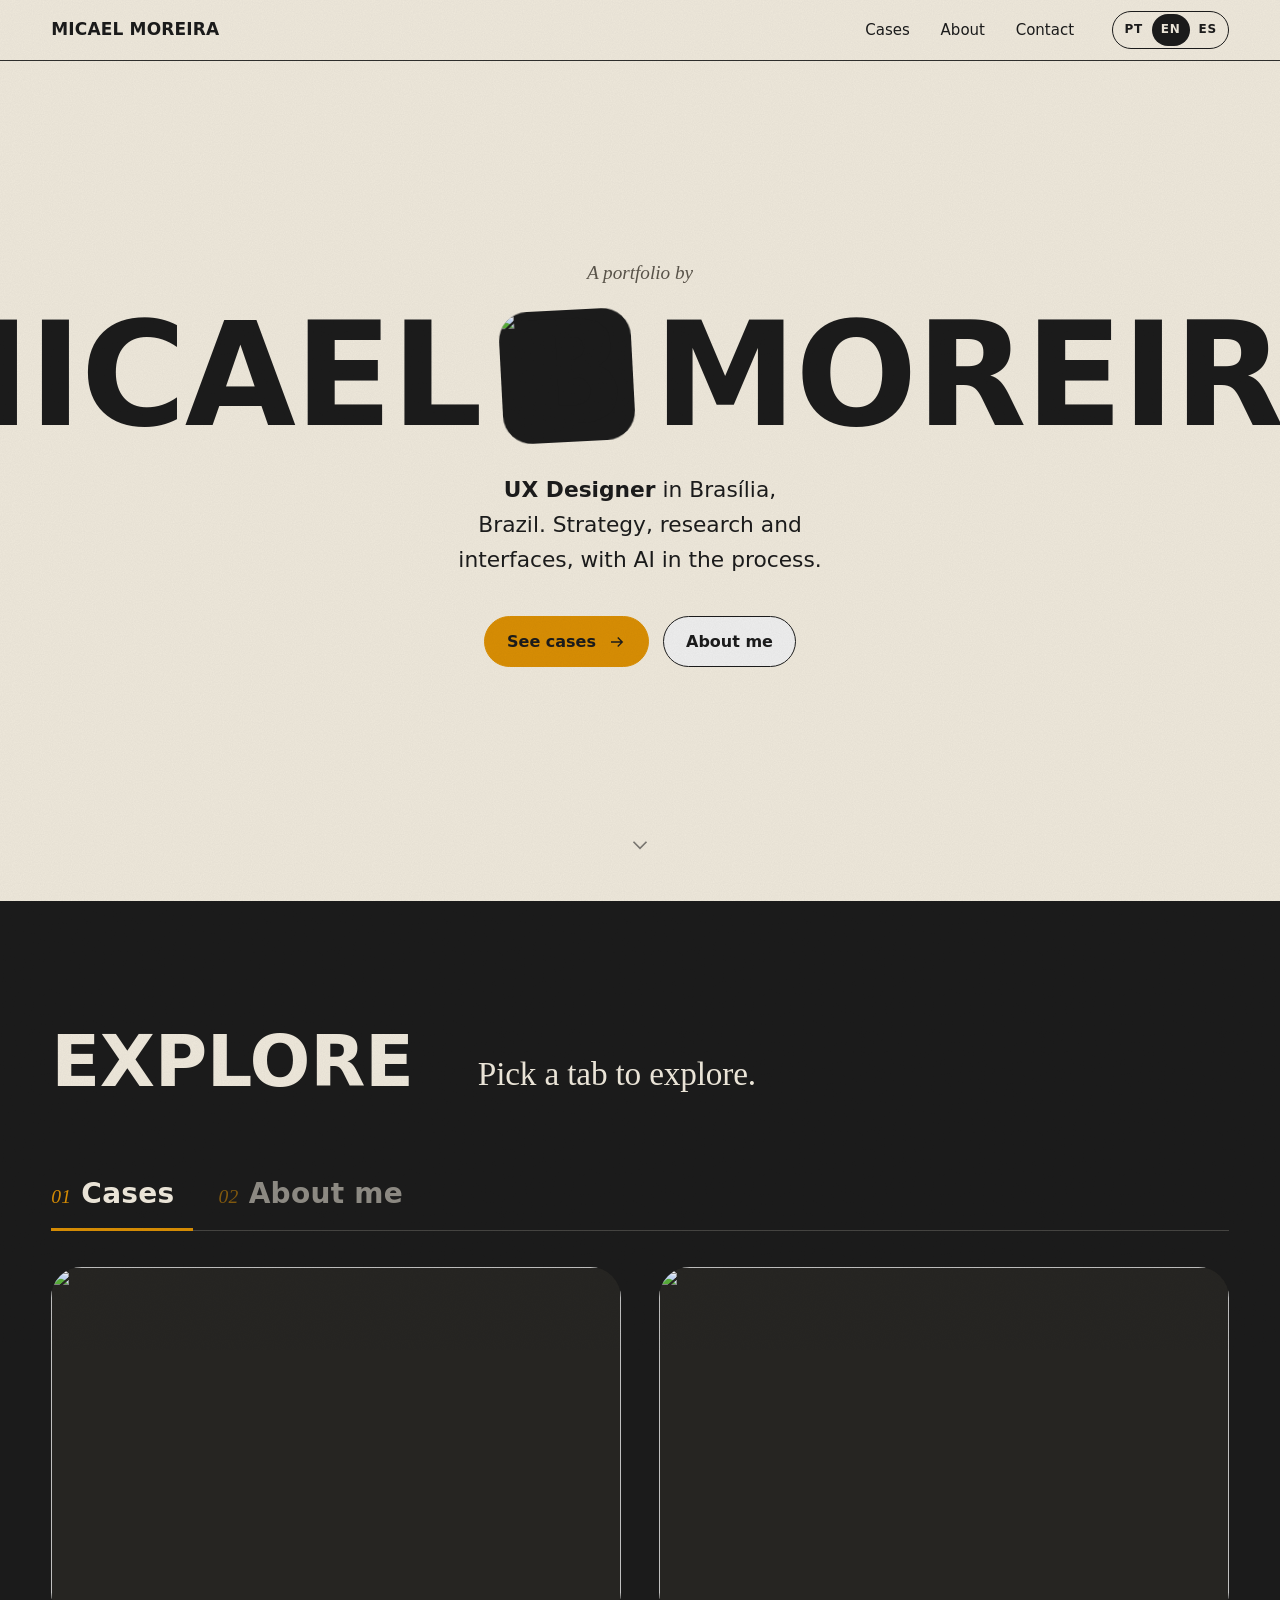
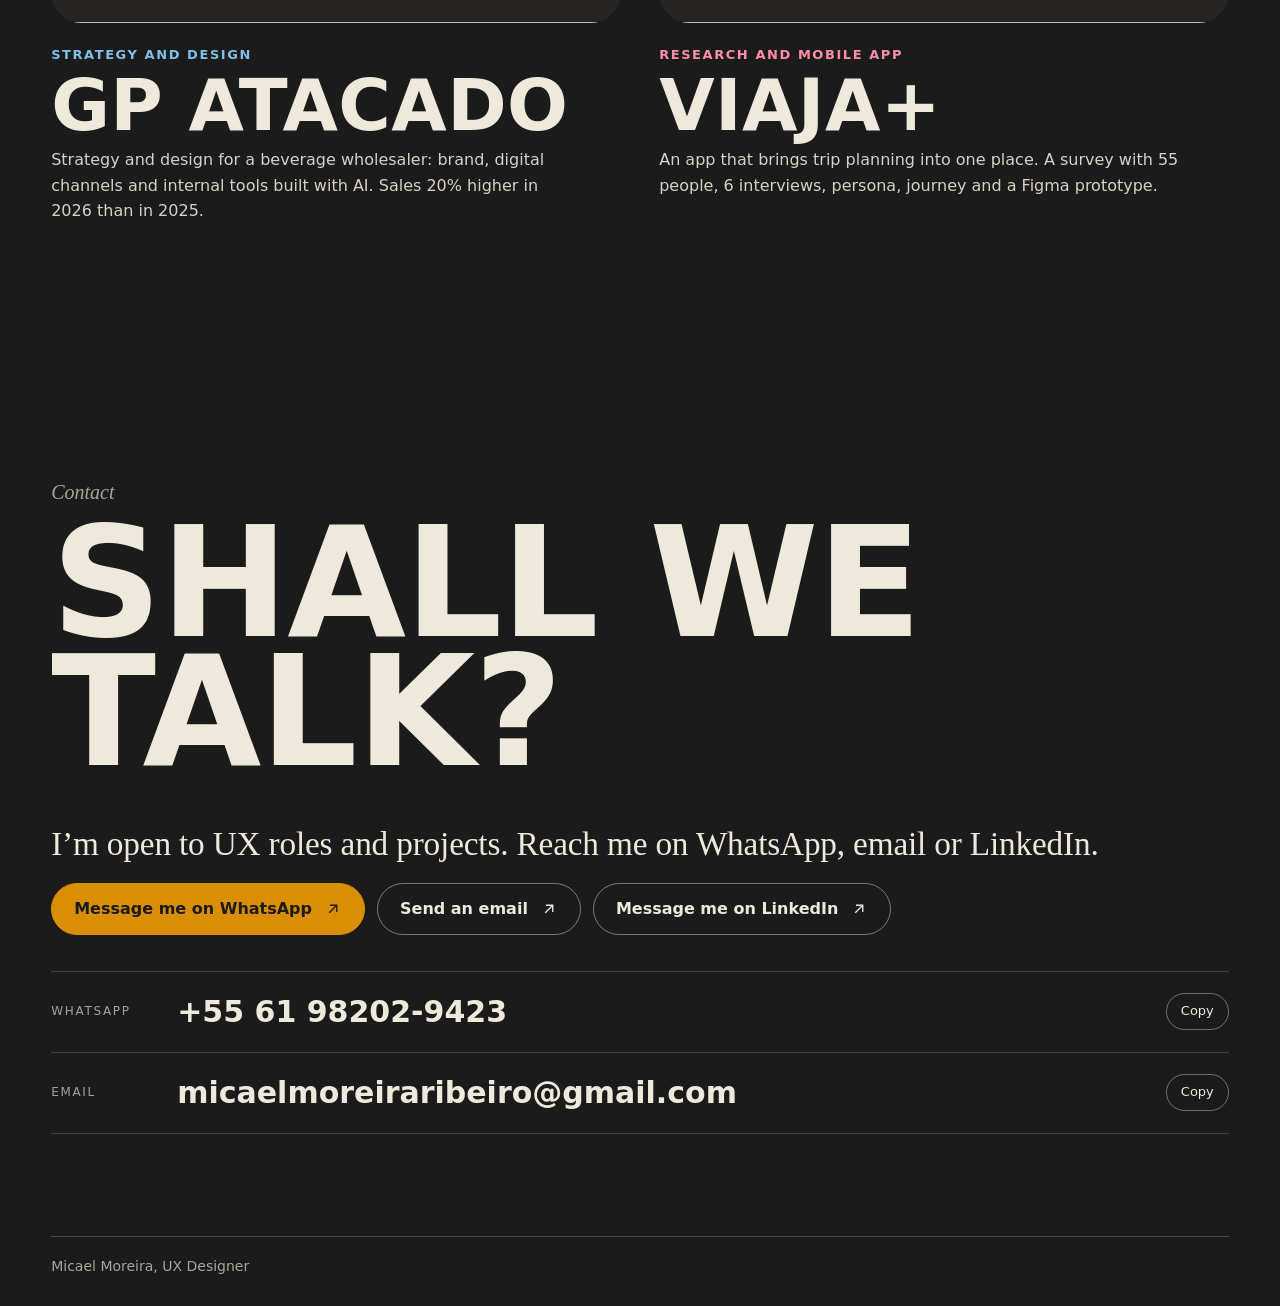
==== index.html @ 4f60fb89 "Add files via upload" ====
<!doctype html>
<html lang="pt-BR">
<head>
<meta charset="utf-8">
<meta name="viewport" content="width=device-width,initial-scale=1">
<title data-i="title_home">Micael Moreira, UX Designer</title>
<meta name="description" content="Portfólio de Micael Moreira, UX Designer em Brasília: estratégia, pesquisa e design de interfaces, com IA no processo.">
<meta name="theme-color" content="#EFE9DC">
<link rel="preload" href="assets/fonts/archivo-latin-wdth-normal.woff2" as="font" type="font/woff2" crossorigin>
<link rel="stylesheet" href="style.css">
<script src="i18n.js" defer></script>
<script src="main.js" defer></script>
</head>
<body>
<a class="skip" href="#main" data-i="skip">Pular para o conteúdo</a>

<header class="bar">
  <div class="wrap">
    <a class="brand" href="#top">Micael Moreira</a>
    <nav class="nav" aria-label="Principal" data-i-aria="nav_label">
      <a href="#cases" data-i="nav_cases">Cases</a>
      <a class="opt" href="#sobre" data-i="nav_about">Sobre</a>
      <a href="#contato" data-i="nav_contact">Contato</a>
    </nav>
    <div class="lang" role="group" aria-label="Idioma" data-i-aria="lang_label">
      <button type="button" data-l="pt" aria-pressed="true">PT</button>
      <button type="button" data-l="en" aria-pressed="false">EN</button>
      <button type="button" data-l="es" aria-pressed="false">ES</button>
    </div>
  </div>
</header>

<main id="main">
  <!-- Capa -->
  <section class="cover wrap" id="top" aria-labelledby="name">
    <span class="credit" data-i="h_credit">Um portfólio de</span>
    <h1 id="name" class="display title"><span class="w">Micael</span><span class="me w"><img src="assets/img/micael-duo.jpg" width="1200" height="1200" alt="Retrato de Micael Moreira em preto e branco, sorrindo." data-i-alt="photo_alt_s"></span><span class="w">Moreira</span></h1>
    <p class="roleline" data-i="h_role"><b>UX Designer</b> em Brasília. Estratégia, pesquisa e interfaces, com IA no processo.</p>
    <div class="cta-row">
      <button type="button" class="btn solid" data-go="cases"><span data-i="cta_cases">Ver cases</span><svg viewBox="0 0 24 24" fill="none" stroke="currentColor" stroke-width="1.8" aria-hidden="true"><path d="M4 12h15M13 6l6 6-6 6"/></svg></button>
      <button type="button" class="btn" data-go="about"><span data-i="cta_about">Me conhecer mais</span></button>
    </div>
    <a class="scrollcue" href="#explorar" aria-label="Rolar" data-i-aria="scroll"><svg viewBox="0 0 24 24" fill="none" stroke="currentColor" stroke-width="1.6" aria-hidden="true"><path d="M6 9l6 6 6-6"/></svg></a>
  </section>

  <!-- Explorar -->
  <section class="dark band" id="explorar" aria-labelledby="bill-title">
    <div class="wrap">
      <div class="head">
        <h2 class="h2" id="bill-title" data-i="explore_t">Explorar</h2>
        <p class="lead" data-i="tabs_lead">Escolha uma aba para explorar.</p>
      </div>
      <div class="tabs" role="tablist" aria-label="Portfólio" data-i-aria="tabs_label">
        <button role="tab" id="t-cases" aria-controls="p-cases" aria-selected="true" type="button"><span class="n">01</span><span data-i="tab_cases">Cases</span></button>
        <button role="tab" id="t-about" aria-controls="p-about" aria-selected="false" tabindex="-1" type="button"><span class="n">02</span><span data-i="tab_about">Me conhecer mais</span></button>
      </div>
      <div class="panel" role="tabpanel" id="p-cases" aria-labelledby="t-cases">
        <ul class="bill">
          <li><a class="feature" href="gp-atacado.html">
            <div class="poster" aria-hidden="true">
              <img class="pcover" src="assets/img/cover-gp.jpg" alt="" width="1600" height="1000" loading="lazy">
            </div>
            <div>
              <span class="cat gp" data-i="c1_cat">Estratégia e design</span><span class="num" data-i="c1_num">Case 1, de 2025 até hoje</span>
              <h3>GP Atacado</h3>
              <p data-i="c1_d">Estratégia e design de um atacado de bebidas: marca, canais digitais e ferramentas internas feitas com IA. Vendas 20% maiores em 2026 do que em 2025.</p>
              <ul class="tags"><li>UX Strategy</li><li>Design system</li><li data-i="c1_t3">Ferramentas com IA</li></ul>
              <span class="btn go"><span data-i="see_case">Ver case</span><svg viewBox="0 0 24 24" fill="none" stroke="currentColor" stroke-width="1.8" aria-hidden="true"><path d="M4 12h15M13 6l6 6-6 6"/></svg></span>
            </div>
          </a></li>
          <li><a class="feature" href="viaja-mais.html">
            <div class="poster" aria-hidden="true">
              <img class="pcover" src="assets/img/cover-vj.jpg" alt="" width="1600" height="1000" loading="lazy">
            </div>
            <div>
              <span class="cat vj" data-i="c2_cat">Pesquisa e aplicativo</span><span class="num" data-i="c2_num">Case 2, projeto em equipe</span>
              <h3>Viaja+</h3>
              <p data-i="c2_d">App que junta em um só lugar o planejamento de viagem. Pesquisa com 55 pessoas, 6 entrevistas, persona, jornada e protótipo no Figma.</p>
              <ul class="tags"><li>UX Research</li><li data-i="c2_t2">Síntese</li><li data-i="c2_t3">Protótipo</li></ul>
              <span class="btn go"><span data-i="see_case">Ver case</span><svg viewBox="0 0 24 24" fill="none" stroke="currentColor" stroke-width="1.8" aria-hidden="true"><path d="M4 12h15M13 6l6 6-6 6"/></svg></span>
            </div>
          </a></li>
        </ul>
      </div>
      <div class="panel" role="tabpanel" id="p-about" aria-labelledby="t-about" hidden>
        <div class="about-grid">
          <h2 class="matte as" id="as-title">
          <span class="big">Micael Moreira</span>
          <span class="credit" data-i="as_word">no papel de</span>
          <span class="big amber">UX Designer</span>
        </h2>
          <div>
            
        <p class="about" data-i="about">Sou UX Designer em Brasília, com foco em UX Strategy e UX Research. Cheguei ao design por um caminho longo: vendas, comunicação e scouting esportivo, inclusive fora do país, trabalhando em inglês. Foi nas vendas que aprendi a ouvir quem compra, e é daí que parto até hoje.</p>
            <p class="about about2" data-i="about2">Estou na GP Atacado desde 2022, ao lado do dono. Em 2025, com a formação em UX, passei a liderar as mudanças de UX por lá: refiz a identidade e o conteúdo, e criei com IA as ferramentas que substituíram controles manuais da equipe. Gosto de entender o problema com pesquisa e dados antes de desenhar a solução, e uso IA como ferramenta de trabalho. Estou aberto a vagas de UX, no Brasil ou fora.</p>
            <dl class="ficha">
      <div><dt data-i="f_role_k">Papel</dt><dd data-i="f_role_v">UX Strategy, Research e UI</dd></div>
      <div><dt data-i="f_base_k">Base</dt><dd data-i="f_base_v">Brasília, Brasil</dd></div>
      <div><dt data-i="f_lang_k">Idiomas</dt><dd data-i="f_lang_v">Português, inglês e espanhol (leitura)</dd></div>
      <div><dt data-i="f_open_k">Aberto a</dt><dd data-i="f_open_v">Vagas de UX, no Brasil ou fora</dd></div>
    </dl>
          </div>
        </div>
        <div class="how">
          <p class="lead" data-i="how_lead">Começo ouvindo e desenhando a estratégia. Depois vêm as entrevistas, a pesquisa e todo o resto, até a interface. A IA entra como ferramenta de trabalho, não como atalho.</p>
          <div class="cols3">
      <div><h3 class="h3" data-i="l_focus">Foco</h3><p data-i="focus">UX Research e UX Strategy: entrevistas, surveys e síntese para decidir com evidência, e depois interfaces acessíveis e comunicação clara com o usuário.</p></div>
      <div><h3 class="h3" data-i="l_tools">Ferramentas</h3><p data-i="tools">Figma, Claude e IA no processo, e front-end básico (HTML, CSS e JS) para colocar as ideias de pé, como este site.</p></div>
        </div>
      </div>
    </div>
  </section>
</main>

<footer class="dark end" id="contato">
  <div class="wrap">
    <span class="kicker" data-i="ct_k">Contato</span>
    <p class="display say" data-i="ct_say">Vamos conversar?</p>
    <div class="row">
      <p class="lead" data-i="ct_lead">Estou aberto a vagas e projetos de UX. Me chame pelo WhatsApp, e-mail ou LinkedIn.</p>
      <div class="ctas"><a class="btn solid" href="https://wa.me/5561982029423" target="_blank" rel="noopener"><span data-i="wa_btn">Chamar no WhatsApp</span><svg viewBox="0 0 24 24" fill="none" stroke="currentColor" stroke-width="1.8" aria-hidden="true"><path d="M7 17L17 7M8 7h9v9"/></svg></a><a class="btn" href="mailto:micaelmoreiraribeiro@gmail.com"><span data-i="mail_btn">Enviar e-mail</span><svg viewBox="0 0 24 24" fill="none" stroke="currentColor" stroke-width="1.8" aria-hidden="true"><path d="M7 17L17 7M8 7h9v9"/></svg></a><a class="btn" href="https://www.linkedin.com/in/micael-moreira-ribeiro-07156514a" target="_blank" rel="noopener"><span data-i="ct_btn">Falar no LinkedIn</span><svg viewBox="0 0 24 24" fill="none" stroke="currentColor" stroke-width="1.8" aria-hidden="true"><path d="M7 17L17 7M8 7h9v9"/></svg></a></div>
    </div>
    <ul class="reach">
      <li><span class="k">WhatsApp</span><a class="v" href="https://wa.me/5561982029423" target="_blank" rel="noopener">+55 61 98202-9423</a><button type="button" class="copy" data-copy="+55 61 98202-9423" data-i="copy">Copiar</button></li>
      <li><span class="k" data-i="mail_k">E-mail</span><a class="v" href="mailto:micaelmoreiraribeiro@gmail.com">micaelmoreiraribeiro@gmail.com</a><button type="button" class="copy" data-copy="micaelmoreiraribeiro@gmail.com" data-i="copy">Copiar</button></li>
    </ul>
    <div class="fine"><span>Micael Moreira, UX Designer</span></div>
  </div>
</footer>
</body>
</html>
---- style.css ----
/* =========================================================
   Micael Ribeiro · Portfólio — paleta "Película"
   Papel domina, grafite em blocos inteiros, âmbar só como acento.
   ========================================================= */
@font-face{font-family:"Archivo";src:url(assets/fonts/archivo-latin-wdth-normal.woff2) format("woff2");font-weight:100 900;font-stretch:62% 125%;font-display:swap}
@font-face{font-family:"Instrument Serif";src:url(assets/fonts/instrument-serif-latin-400-normal.woff2) format("woff2");font-weight:400;font-display:swap}
@font-face{font-family:"Instrument Serif";src:url(assets/fonts/instrument-serif-latin-400-italic.woff2) format("woff2");font-weight:400;font-style:italic;font-display:swap}

:root{
  --paper:#EFE9DC; --paper-2:#E6DECD; --paper-3:#DCD2BE;
  --ink:#1B1B1B; --ink-2:#262522; --ink-3:#33312D;
  --amber:#D98E04; --amber-ink:#8A5800; --amber-soft:#F2C46B;
  --mute:#5A544A; --mute-d:#ABA497;
  --rule:rgba(27,27,27,.9); --rule-soft:rgba(27,27,27,.18); --rule-d:rgba(239,233,220,.2);
  --case:var(--amber); --case-ink:var(--amber-ink); --case-on-dark:var(--amber);
  --g:clamp(16px,4vw,56px);
  --max:1440px;
  --display:"Archivo",system-ui,sans-serif;
  --serif:"Instrument Serif",Georgia,serif;
  --ease:cubic-bezier(.2,.7,.1,1);
}
*,*::before,*::after{box-sizing:border-box}
*{margin:0;padding:0}
html{-webkit-text-size-adjust:100%;scroll-padding-top:72px}
@media (prefers-reduced-motion:no-preference){html{scroll-behavior:smooth}}
body{background:var(--paper);color:var(--ink);font-family:var(--display);font-size:clamp(16px,.35vw + 14.6px,18px);line-height:1.6;font-stretch:100%;-webkit-font-smoothing:antialiased;overflow-x:hidden}
img{display:block;max-width:100%;height:auto}
a{color:inherit}
button{font:inherit;color:inherit}
::selection{background:var(--amber);color:var(--ink)}
:focus-visible{outline:2px solid var(--amber);outline-offset:3px;border-radius:2px}
.dark :focus-visible{outline-color:var(--amber-soft)}
.skip{position:absolute;left:var(--g);top:-60px;background:var(--ink);color:var(--paper);padding:10px 14px;z-index:100;text-decoration:none}
.skip:focus{top:10px}
.sr{position:absolute;width:1px;height:1px;overflow:hidden;clip:rect(0 0 0 0);white-space:nowrap}

/* film grain — sutil, fixo sobre a página */
body::after{content:"";position:fixed;inset:-50%;pointer-events:none;z-index:90;opacity:.05;mix-blend-mode:multiply;
  background-image:url("data:image/svg+xml,%3Csvg xmlns='http://www.w3.org/2000/svg' width='180' height='180'%3E%3Cfilter id='n'%3E%3CfeTurbulence type='fractalNoise' baseFrequency='.9' numOctaves='2' stitchTiles='stitch'/%3E%3CfeColorMatrix values='0 0 0 0 0 0 0 0 0 0 0 0 0 0 0 0 0 0 .9 0'/%3E%3C/filter%3E%3Crect width='100%25' height='100%25' filter='url(%23n)'/%3E%3C/svg%3E")}
@media (prefers-reduced-motion:no-preference){body::after{animation:grain .9s steps(4) infinite}}
@keyframes grain{0%{transform:translate(0,0)}25%{transform:translate(-3%,2%)}50%{transform:translate(2%,-3%)}75%{transform:translate(-2%,-1%)}100%{transform:translate(0,0)}}

/* ---------- layout primitives ---------- */
.wrap{max-width:var(--max);margin:0 auto;padding-left:var(--g);padding-right:var(--g)}
.band{padding-block:clamp(72px,10vw,152px)}
.band.tight{padding-block:clamp(48px,6vw,96px)}
.dark{background:var(--ink);color:var(--paper)}
.alt{background:var(--paper-2)}
.dark .mute,.dark .muted{color:var(--mute-d)}
.mute{color:var(--mute)}

/* type scale (perfect fourth-ish) */
.display{font-family:var(--display);font-weight:820;font-stretch:68%;text-transform:uppercase;line-height:.84;letter-spacing:-.01em}
.h2{font-family:var(--display);font-weight:760;font-stretch:72%;text-transform:uppercase;font-size:clamp(40px,6.4vw,96px);line-height:.9;letter-spacing:-.005em}
.h3{font-family:var(--display);font-weight:700;font-stretch:85%;font-size:clamp(22px,2vw,30px);line-height:1.1;letter-spacing:-.005em}
.lead{font-family:var(--serif);font-size:clamp(24px,2.6vw,38px);line-height:1.18;letter-spacing:-.005em}
.lead em,.serif-i{font-style:italic}
.small{font-size:14px;line-height:1.5}
.credit{font-family:var(--serif);font-style:italic;font-size:clamp(18px,1.5vw,22px);line-height:1.2}
p+p{margin-top:1em}
.prose{max-width:62ch}
.prose b,.prose strong{font-weight:650}

/* ---------- top bar ---------- */
.bar{position:sticky;top:0;z-index:50;background:var(--paper);border-bottom:1px solid var(--rule)}
.bar.on-dark{background:var(--ink);color:var(--paper);border-bottom-color:var(--rule-d)}
.bar .wrap{display:flex;align-items:center;gap:clamp(12px,3vw,40px);height:60px}
.brand{font-weight:700;font-stretch:80%;font-size:17px;text-decoration:none;letter-spacing:.01em;white-space:nowrap;text-transform:uppercase}
.nav{display:flex;gap:clamp(14px,2.4vw,32px);margin-left:auto;font-size:15px}
.nav a{text-decoration:none;background:linear-gradient(currentColor,currentColor) 0 100%/0 1px no-repeat;transition:background-size .35s var(--ease);padding-block:4px}
.nav a:hover{background-size:100% 1px}
.lang{display:flex;border:1px solid currentColor;border-radius:999px;padding:2px}
.lang button{background:none;border:0;cursor:pointer;font-size:12px;font-weight:600;letter-spacing:.06em;padding:6px 9px;border-radius:999px;min-width:36px;min-height:30px}
.lang button[aria-pressed=true]{background:var(--ink);color:var(--paper)}
.on-dark .lang button[aria-pressed=true]{background:var(--paper);color:var(--ink)}
.progress{position:absolute;left:0;bottom:-1px;height:2px;width:100%;background:var(--amber);transform-origin:0 50%;transform:scaleX(var(--p,0))}
@media (max-width:640px){.nav .opt{display:none}.bar .wrap{height:56px}.brand{font-size:15px}}

/* ---------- buttons/links ---------- */
.btn{display:inline-flex;align-items:center;gap:12px;min-height:48px;padding:12px 22px;border:1px solid currentColor;border-radius:999px;text-decoration:none;font-weight:600;font-size:16px;transition:background-color .25s,color .25s}
.btn:hover{background:var(--ink);color:var(--paper);border-color:var(--ink)}
.dark .btn:hover{background:var(--paper);color:var(--ink);border-color:var(--paper)}
.btn.solid{background:var(--amber);border-color:var(--amber);color:var(--ink)}
.btn.solid:hover{background:var(--paper);border-color:var(--paper)}
.btn svg{width:18px;height:18px;flex:none;transition:transform .3s var(--ease)}
.btn:hover svg{transform:translateX(3px)}
.tlink{font-weight:600;text-decoration:underline;text-decoration-thickness:1px;text-underline-offset:5px}
.tlink:hover{text-decoration-color:var(--amber);text-decoration-thickness:2px}

/* =========================================================
   HOME
   ========================================================= */
.hero{container-type:inline-size;padding-top:clamp(36px,6vw,88px);padding-bottom:clamp(36px,5vw,72px);text-align:center}
.hero .credit{display:block;margin-bottom:clamp(8px,1.4vw,20px);color:var(--mute)}
.title{display:block;white-space:nowrap;font-size:clamp(48px,16.3vw,236px);font-size:16cqi}
.title .w{display:inline-block}
@media (prefers-reduced-motion:no-preference){
  .title .w{animation:rise 1.1s var(--ease) both;clip-path:inset(0 0 0 0)}
  .title .w:nth-child(2){animation-delay:.12s}
  .hero .credit,.hero .roleline{animation:fade 1.2s .55s var(--ease) both}
}
@keyframes rise{from{transform:translateY(38%);clip-path:inset(0 0 100% 0)}to{transform:none;clip-path:inset(0 0 -10% 0)}}
@keyframes fade{from{opacity:0}to{opacity:1}}
.roleline{margin-top:clamp(16px,2vw,28px);font-size:clamp(17px,1.4vw,21px)}
.roleline b{font-weight:650}
@media (max-width:760px){.title{white-space:normal;font-size:32cqi}.title .w{display:block}}

/* ficha (hairline info grid, à la referência) */
.ficha{display:grid;grid-template-columns:repeat(4,minmax(0,1fr));border:1px solid var(--rule);text-align:left;margin-top:clamp(36px,5vw,64px)}
.ficha>div{padding:16px 20px 20px;border-left:1px solid var(--rule)}
.ficha>div:first-child{border-left:0}
.ficha dt{font-family:var(--serif);font-style:italic;font-size:17px;color:var(--mute);line-height:1.2;margin-bottom:6px}
.ficha dd{font-weight:600;font-size:16px;line-height:1.35}
.dark .ficha{border-color:var(--rule-d)}
.dark .ficha>div{border-color:var(--rule-d)}
.dark .ficha dt{color:var(--mute-d)}
@media (max-width:900px){.ficha{grid-template-columns:1fr 1fr}.ficha>div:nth-child(3){border-left:0}.ficha>div:nth-child(n+3){border-top:1px solid var(--rule)}.dark .ficha>div:nth-child(n+3){border-top-color:var(--rule-d)}}
.ficha.five{grid-template-columns:repeat(5,minmax(0,1fr))}
@media (max-width:1100px){.ficha.five{grid-template-columns:1fr 1fr}.ficha.five>div{border-left:1px solid var(--rule-d);border-top:1px solid var(--rule-d)}.ficha.five>div:nth-child(odd){border-left:0}.ficha.five>div:nth-child(-n+2){border-top:0}.ficha.five>div:last-child{grid-column:1/-1}}

/* scene: o retrato em letterbox */
.scene{position:relative}
.scene .frame{display:grid;grid-template-columns:minmax(0,5fr) minmax(0,7fr);gap:clamp(28px,5vw,88px);align-items:center}
.portrait{position:relative;justify-self:start;width:min(100%,400px)}
.portrait img{width:100%;aspect-ratio:1;object-fit:cover}
.portrait figcaption{display:flex;justify-content:space-between;gap:12px;margin-top:12px;font-size:13px;color:var(--mute-d)}
.matte{position:relative;padding:clamp(18px,2vw,28px) 0}
.matte::before,.matte::after{content:"";position:absolute;left:0;right:0;height:1px;background:var(--rule-d)}
.matte::before{top:0}.matte::after{bottom:0}
.as{display:block}
.as .credit{color:var(--mute-d);display:block;margin:6px 0}
.as .big{display:block;font-family:var(--display);font-weight:820;font-stretch:66%;text-transform:uppercase;font-size:clamp(48px,7.4vw,118px);line-height:.86}
.as .big.amber{color:var(--amber)}
.scene .about{margin-top:clamp(24px,3vw,40px);max-width:52ch;font-size:clamp(17px,1.3vw,20px)}
@media (max-width:860px){.scene .frame{grid-template-columns:1fr}.portrait{width:min(100%,340px)}}

/* section heads */
.head{display:grid;grid-template-columns:minmax(0,4fr) minmax(0,8fr);gap:clamp(20px,4vw,64px);align-items:end;margin-bottom:clamp(36px,5vw,72px)}
.head .lead{max-width:30ch}
@media (max-width:860px){.head{grid-template-columns:1fr}}
.kicker{font-family:var(--serif);font-style:italic;font-size:20px;line-height:1.2;display:block;margin-bottom:14px;color:var(--mute)}
.dark .kicker{color:var(--mute-d)}

/* about grid */
.cols3{display:grid;grid-template-columns:repeat(3,minmax(0,1fr));border-top:1px solid var(--rule)}
.cols3>div{padding:22px clamp(16px,2vw,28px) 8px 0}
.cols3>div+div{border-left:1px solid var(--rule);padding-left:clamp(16px,2vw,28px)}
.cols3 h3{margin-bottom:10px}
@media (max-width:860px){.cols3{grid-template-columns:1fr}.cols3>div+div{border-left:0;border-top:1px solid var(--rule);padding-left:0}.cols3>div{padding-bottom:22px}}
.dark .cols3,.dark .cols3>div+div{border-color:var(--rule-d)}

/* "Em cartaz" — case rows */
.bill{list-style:none;border-top:1px solid var(--rule-d)}
.bill>li{border-bottom:1px solid var(--rule-d)}
.feature{display:grid;grid-template-columns:minmax(0,7fr) minmax(0,5fr);gap:clamp(24px,4vw,64px);padding-block:clamp(28px,4vw,56px);text-decoration:none;align-items:center}
.feature .poster{position:relative;aspect-ratio:2.39/1;overflow:hidden;background:var(--ink-2)}
.feature .poster>*{transition:transform 1.2s var(--ease)}
.feature:hover .poster>*{transform:scale(1.025)}
.feature .num{font-family:var(--serif);font-style:italic;font-size:20px;color:var(--mute-d)}
.feature h3{font-family:var(--display);font-weight:820;font-stretch:66%;text-transform:uppercase;font-size:clamp(56px,7vw,112px);line-height:.86;margin:10px 0 16px}
.feature p{max-width:44ch;color:#D9D2C4}
.feature .go{margin-top:22px}
.feature:hover .btn{background:var(--paper);color:var(--ink);border-color:var(--paper)}
@media (max-width:860px){.feature{grid-template-columns:1fr}}
.tags{display:flex;flex-wrap:wrap;gap:8px;margin-top:16px;list-style:none}
.tags li{font-size:13px;border:1px solid var(--rule-d);border-radius:999px;padding:3px 11px}

/* GP poster: strip of 5 frames */
.strip5{position:absolute;inset:0;display:grid;grid-template-columns:repeat(5,1fr);gap:6px;padding:6px;background:var(--ink-2)}
.strip5 img{width:100%;height:100%;object-fit:cover}
/* Viaja+ poster: built in CSS/SVG */
.vposter{position:absolute;inset:0;background:var(--ink-2);color:var(--paper);display:grid;grid-template-columns:1.1fr 1fr;align-items:center;padding:0 0 0 clamp(16px,3vw,40px);gap:16px;overflow:hidden}
.vposter .ph{position:relative;align-self:stretch}
.vposter .ph img{position:absolute;left:4%;top:9%;width:72%;height:auto;transform:rotate(0deg);filter:drop-shadow(0 24px 30px rgba(0,0,0,.5))}
.vposter svg{width:100%;height:auto}
.vposter .vstat{font-family:var(--display);font-stretch:66%;font-weight:820;font-size:clamp(44px,6vw,96px);line-height:.85;color:#FF8FA6}
.vposter .vcap{font-family:var(--serif);font-style:italic;font-size:clamp(14px,1.3vw,19px);line-height:1.2;margin-top:8px;max-width:22ch;color:#D5D9E4}

/* off screen */
.off{display:grid;grid-template-columns:repeat(3,minmax(0,1fr));gap:0;border-top:1px solid var(--rule)}
.off article{padding:26px clamp(16px,2vw,32px) 0 0}
.off article+article{border-left:1px solid var(--rule);padding-left:clamp(16px,2vw,32px)}
.off h3{font-family:var(--display);font-weight:800;font-stretch:66%;text-transform:uppercase;font-size:clamp(44px,5vw,76px);line-height:.9;margin-bottom:14px}
.off p{max-width:34ch}
@media (max-width:860px){.off{grid-template-columns:1fr}.off article+article{border-left:0;border-top:1px solid var(--rule);padding-left:0;margin-top:26px}}

/* footer */
.end{padding-block:clamp(72px,10vw,140px) 28px}
.end .say{font-size:clamp(64px,13vw,200px);display:block}
.end .row{display:flex;flex-wrap:wrap;gap:20px 40px;align-items:center;justify-content:space-between;margin-top:clamp(28px,4vw,48px)}
.end .fine{display:flex;flex-wrap:wrap;justify-content:space-between;gap:12px;margin-top:clamp(56px,8vw,112px);padding-top:18px;border-top:1px solid var(--rule-d);font-size:14px;color:var(--mute-d)}

/* =========================================================
   CASE PAGES (template reutilizável)
   ========================================================= */
.chero{padding-top:clamp(40px,6vw,88px);padding-bottom:clamp(36px,5vw,64px)}
.crumb{display:flex;gap:16px;align-items:baseline;flex-wrap:wrap;margin-bottom:clamp(20px,3vw,36px)}
.crumb a{font-size:15px}
.chero-grid{display:grid;grid-template-columns:minmax(0,7fr) minmax(0,5fr);gap:clamp(28px,5vw,80px);align-items:end}
.chero .display{font-size:clamp(76px,13.4vw,212px);color:var(--paper)}
.chero .display .c{color:var(--case-on-dark)}
.chero .lead{margin-top:clamp(18px,2.4vw,32px);max-width:24ch}
@media (max-width:900px){.chero-grid{grid-template-columns:1fr}}

/* scene header inside a case: number + title */
.sc{display:grid;grid-template-columns:minmax(0,4fr) minmax(0,8fr);gap:clamp(20px,4vw,64px)}
.sc-label{position:relative}
.sc-label .n{font-family:var(--serif);font-style:italic;font-size:20px;color:var(--mute);display:block;margin-bottom:10px}
.dark .sc-label .n{color:var(--mute-d)}
.sc-label .h2{font-size:clamp(38px,4vw,58px);overflow-wrap:break-word;hyphens:manual}
@media (min-width:901px){.sc-label .stick{position:sticky;top:96px}}
@media (max-width:900px){.sc{grid-template-columns:1fr}}
.sc-body>*+*{margin-top:clamp(24px,3vw,40px)}

/* cast (3 usuários) */
.cast{display:grid;grid-template-columns:repeat(3,minmax(0,1fr));border:1px solid var(--rule)}
.cast article{padding:22px 22px 26px;display:flex;flex-direction:column;gap:12px}
.cast article+article{border-left:1px solid var(--rule)}
.cast .who{font-family:var(--display);font-weight:800;font-stretch:66%;text-transform:uppercase;font-size:clamp(34px,3.4vw,52px);line-height:.9}
.cast .as-role{font-family:var(--serif);font-style:italic;color:var(--mute);font-size:18px;line-height:1.2}
@media (max-width:900px){.cast{grid-template-columns:1fr}.cast article+article{border-left:0;border-top:1px solid var(--rule)}}

/* what I did */
.did{list-style:none;display:grid;grid-template-columns:1fr 1fr;border-top:1px solid var(--rule)}
.did li{padding:22px 24px 26px 0;border-bottom:1px solid var(--rule)}
.did li:nth-child(even){padding-left:24px;border-left:1px solid var(--rule)}
.did h3{margin-bottom:8px}
.did .where{display:inline-block;margin-top:12px;font-size:14px}
@media (max-width:760px){.did{grid-template-columns:1fr}.did li:nth-child(even){padding-left:0;border-left:0}}

/* figure system */
.fig figcaption,.cap{font-size:14px;line-height:1.45;color:var(--mute);margin-top:12px;max-width:60ch}
.dark .fig figcaption,.dark .cap{color:var(--mute-d)}
.fig figcaption b,.cap b{color:var(--ink);font-weight:650}
.dark .fig figcaption b,.dark .cap b{color:var(--paper)}
.tag{display:inline-block;font-size:12px;font-weight:650;letter-spacing:.04em;padding:4px 10px;border-radius:999px;border:1px solid currentColor;line-height:1.2}
.tag.after{background:var(--amber);border-color:var(--amber);color:var(--ink)}

/* phone frame */
.phone{position:relative;background:#0F0F0E;border-radius:clamp(28px,3vw,44px);padding:clamp(7px,.8vw,11px);box-shadow:0 0 0 1px rgba(239,233,220,.14),0 30px 60px -30px rgba(0,0,0,.6)}
.paper-ctx .phone,.phone.on-paper{box-shadow:0 0 0 1px rgba(27,27,27,.5),0 30px 50px -34px rgba(27,27,27,.55)}
.phone .screen{border-radius:clamp(22px,2.4vw,34px);overflow:hidden;background:#000;position:relative}
.phone .screen img{width:100%}
.phone .notch{position:absolute;top:clamp(12px,1.2vw,18px);left:50%;transform:translateX(-50%);width:28%;height:clamp(14px,1.5vw,22px);background:#0F0F0E;border-radius:999px;z-index:3}

/* browser frame */
.browser{border:1px solid var(--rule);background:#fff;border-radius:10px;overflow:hidden}
.browser .chrome{height:30px;display:flex;align-items:center;gap:6px;padding:0 12px;background:var(--paper-3);border-bottom:1px solid var(--rule-soft)}
.browser .chrome i{width:9px;height:9px;border-radius:50%;background:rgba(27,27,27,.25)}
.browser .chrome span{margin-left:10px;font-size:12px;color:var(--mute);white-space:nowrap;overflow:hidden;text-overflow:ellipsis}

/* compare slider */
.compare-wrap{display:grid;grid-template-columns:minmax(0,5fr) minmax(0,6fr);gap:clamp(28px,5vw,88px);align-items:center}
@media (max-width:900px){.compare-wrap{grid-template-columns:1fr}}
.compare{position:relative;--pos:50%;width:min(100%,420px);margin-inline:auto}
.compare .layer{position:relative}
.compare .layer img{width:100%;aspect-ratio:720/1180;object-fit:cover;user-select:none;-webkit-user-drag:none}
.compare .layer-after{position:absolute;inset:0;clip-path:inset(0 0 0 var(--pos))}
.compare .handle{position:absolute;top:0;bottom:0;left:var(--pos);width:2px;margin-left:-1px;background:var(--amber);pointer-events:none;z-index:2}
.compare .handle::after{content:"";position:absolute;top:50%;left:50%;width:44px;height:44px;margin:-22px 0 0 -22px;border-radius:50%;background:var(--amber);
  background-image:url("data:image/svg+xml,%3Csvg xmlns='http://www.w3.org/2000/svg' viewBox='0 0 24 24' fill='none' stroke='%231B1B1B' stroke-width='2' stroke-linecap='round' stroke-linejoin='round'%3E%3Cpath d='M9 6l-5 6 5 6M15 6l5 6-5 6'/%3E%3C/svg%3E");background-size:24px;background-repeat:no-repeat;background-position:center;box-shadow:0 4px 14px rgba(0,0,0,.4)}
.compare input{position:absolute;inset:0;width:100%;height:100%;opacity:0;cursor:ew-resize;z-index:4;margin:0}
.compare:focus-within .handle::after{outline:3px solid var(--paper);outline-offset:3px}
.compare .lbl{position:absolute;top:clamp(40px,4vw,56px);z-index:3;pointer-events:none}
.compare .lbl.l{left:16px}.compare .lbl.r{right:16px}
.compare .lbl .tag{background:var(--ink);color:var(--paper);border-color:var(--ink)}
.compare .lbl .tag.after{background:var(--amber);color:var(--ink);border-color:var(--amber)}

/* pairs: antes x depois */
.pairs{display:grid;grid-template-columns:1fr 1fr;gap:clamp(28px,4vw,64px)}
@media (max-width:900px){.pairs{grid-template-columns:1fr}}
.pair{display:grid;grid-template-columns:1fr 1fr;gap:clamp(10px,1.4vw,18px);align-items:start}
.pair .fig .tag{margin-bottom:10px}
.pair img{width:100%;aspect-ratio:.656;object-fit:cover;border-radius:10px}
.pair-title{grid-column:1/-1}
.pair-title h3{margin-bottom:6px}

.cardvs{display:grid;grid-template-columns:minmax(0,1fr) minmax(0,1fr) minmax(0,1.1fr);gap:clamp(16px,2.4vw,40px);align-items:end}
.cardvs img{width:100%;border-radius:6px}
.cardvs .note{align-self:center}
@media (max-width:900px){.cardvs{grid-template-columns:1fr 1fr}.cardvs .note{grid-column:1/-1;order:-1}}

/* trailer strip (stories) */
.trailer{position:relative}
.trailer .reel{display:flex;gap:clamp(14px,1.6vw,24px);overflow-x:auto;scroll-snap-type:x mandatory;padding:6px var(--g) 20px;scrollbar-width:thin;scrollbar-color:var(--ink) transparent;overscroll-behavior-x:contain}
.trailer .reel::-webkit-scrollbar{height:4px}
.trailer .reel::-webkit-scrollbar-thumb{background:var(--ink)}
.trailer .reel>figure{flex:0 0 clamp(200px,19vw,268px);scroll-snap-align:start}
.trailer .reel .phone{border-radius:28px;padding:7px}
.trailer .reel .phone .screen{border-radius:22px}
.trailer .reel img{aspect-ratio:591/910;object-fit:cover}
.trailer figcaption{font-size:14px;margin-top:12px;color:var(--mute)}
.trailer figcaption b{display:block;color:var(--ink);font-weight:650}
.reel-ctrl{display:flex;gap:10px}
.reel-ctrl button{width:48px;height:48px;border-radius:50%;border:1px solid var(--ink);background:transparent;cursor:pointer;display:grid;place-items:center;transition:background-color .2s,color .2s}
.reel-ctrl button:hover{background:var(--ink);color:var(--paper)}
.reel-ctrl button:disabled{opacity:.3;cursor:default;background:transparent;color:var(--ink)}
.reel-ctrl svg{width:20px;height:20px}
.trailer-head{display:flex;justify-content:space-between;align-items:end;gap:20px;margin-bottom:28px}

/* unfolded carousel */
.unfold{display:grid;grid-template-columns:minmax(0,4fr) minmax(0,8fr);gap:clamp(24px,4vw,64px);align-items:center}
.unfold .slides{display:grid;grid-template-columns:1fr 1fr;gap:3px;background:var(--ink);padding:3px;border-radius:6px}
.unfold .slides img{aspect-ratio:1;object-fit:cover;width:100%}
@media (max-width:900px){.unfold{grid-template-columns:1fr}}

/* card system */
.system{display:grid;grid-template-columns:minmax(0,4.4fr) repeat(3,minmax(0,2.4fr));gap:clamp(12px,1.6vw,24px);align-items:end}
.system img{width:100%;border-radius:6px}
.system .logo img{border-radius:6px}
@media (max-width:900px){.system{grid-template-columns:repeat(3,1fr)}.system .logo{grid-column:1/-1;max-width:420px}}

/* tools: problema -> solução */
.tools{list-style:none;counter-reset:t}
.tool{display:grid;grid-template-columns:minmax(0,4fr) minmax(0,8fr);gap:clamp(24px,4vw,64px);padding-block:clamp(36px,5vw,64px);border-top:1px solid var(--rule);align-items:start}
.tool:first-child{border-top:0;padding-top:0}
.tool .h3{margin-bottom:16px}
.ps{display:grid;gap:14px}
.ps div{display:grid;grid-template-columns:76px 1fr;gap:12px;align-items:baseline}
.ps dt{font-family:var(--serif);font-style:italic;font-size:18px;color:var(--mute)}
.ps dd{font-size:16px}
.tool .who{margin-top:16px;font-size:14px;color:var(--mute)}
@media (max-width:900px){.tool{grid-template-columns:1fr}}

/* result */
.result{display:grid;grid-template-columns:minmax(0,6fr) minmax(0,6fr);gap:clamp(28px,5vw,88px);align-items:end}
.stat{font-family:var(--display);font-weight:820;font-stretch:62%;font-size:clamp(120px,19vw,280px);line-height:.8;color:var(--amber);letter-spacing:-.02em}
.result ul{list-style:none;border-top:1px solid var(--rule-d)}
.result li{padding:16px 0;border-bottom:1px solid var(--rule-d)}
@media (max-width:900px){.result{grid-template-columns:1fr}}

.quote{font-family:var(--serif);font-size:clamp(30px,4.2vw,60px);line-height:1.08;letter-spacing:-.01em;max-width:24ch}
.quote em{font-style:italic}

/* next case */
.next{display:grid;grid-template-columns:1fr auto;gap:24px;align-items:end;text-decoration:none;padding-block:clamp(56px,8vw,112px)}
.next .display{font-size:clamp(64px,11vw,170px);transition:color .3s}
.next:hover .display{color:var(--case-on-dark)}
@media (max-width:700px){.next{grid-template-columns:1fr}}

/* =========================================================
   VIAJA+ — acento carmim do app (pontual) sobre a base Película
   ========================================================= */
.v-case{--case:#C0123A;--case-ink:#B01036;--case-on-dark:#FF8FA6;--crim:#D7143F;--crim-ink:#B01036;--navy:#1F2A44;--navy-2:#2A3654;--crim-l:#FF8FA6}
.navy{background:var(--navy);color:var(--paper)}
.navy .mute,.navy .kicker,.navy .sc-label .n,.navy .cap{color:#C3C8D6}
.navy .ficha,.navy .ficha>div{border-color:rgba(239,233,220,.22)}
.navy .ficha dt{color:#C3C8D6}
.methods{list-style:none;display:flex;flex-wrap:wrap;gap:10px}
.methods li{border:1px solid var(--rule);border-radius:999px;padding:7px 15px;font-size:15px;background:transparent}
.dark .methods li,.navy .methods li{border-color:rgba(239,233,220,.35)}

.flow{list-style:none;display:grid;grid-template-columns:repeat(5,minmax(0,1fr));border-top:2px solid var(--ink);counter-reset:f}
.flow li{position:relative;padding:20px 16px 0 0;counter-increment:f}
.flow li::before{content:"";position:absolute;top:-7px;left:0;width:12px;height:12px;border-radius:50%;background:var(--paper);border:2px solid var(--ink)}
.flow li.hl::before{background:var(--crim,var(--amber));border-color:var(--crim,var(--amber))}
.flow b{display:block;font-weight:700;font-stretch:85%;font-size:18px;margin-bottom:4px;line-height:1.2}
.flow span{font-size:14px;color:var(--mute);display:block;line-height:1.45}
@media (max-width:900px){.flow{grid-template-columns:1fr;border-top:0;border-left:2px solid var(--ink);margin-left:6px}.flow li{padding:0 0 22px 22px}.flow li::before{top:4px;left:-7px}}

.numbers{display:grid;grid-template-columns:repeat(3,minmax(0,1fr));border-top:1px solid var(--rule)}
.numbers>div{padding:18px 18px 4px 0}
.numbers>div+div{border-left:1px solid var(--rule);padding-left:18px}
.numbers .v{font-family:var(--display);font-weight:820;font-stretch:62%;font-size:clamp(64px,7vw,112px);line-height:.85;color:var(--case-ink)}
.numbers .k{font-size:15px;margin-top:8px;max-width:26ch}
.dark .numbers,.dark .numbers>div+div{border-color:var(--rule-d)}
.dark .numbers .v{color:var(--paper)}

/* charts */
.charts{display:grid;grid-template-columns:1fr 1fr;gap:clamp(36px,5vw,72px) clamp(28px,5vw,88px)}
@media (max-width:900px){.charts{grid-template-columns:1fr}}
.chart h3{font-size:19px;font-weight:700;font-stretch:90%;line-height:1.25;margin-bottom:4px}
.chart .unit{font-size:14px;color:var(--mute-d);margin-bottom:18px}
.bars{list-style:none;display:grid;gap:14px}
.bars li{display:grid;grid-template-columns:minmax(0,1fr) auto;gap:4px 14px;align-items:baseline}
.bars .lab{font-size:15px}
.bars .val{font-weight:700;font-variant-numeric:tabular-nums;font-size:16px}
.bars .track{grid-column:1/-1;height:12px;background:rgba(239,233,220,.1);position:relative;overflow:hidden}
.bars .fill{position:absolute;inset:0 auto 0 0;width:var(--w);background:rgba(239,233,220,.62)}
.bars li.top .fill{background:var(--crim-l)}
@media (prefers-reduced-motion:no-preference){.bars .fill{transform-origin:0 50%;transition:transform 1.1s var(--ease)}.charts.pre .bars .fill{transform:scaleX(0)}}

/* persona */
.persona{display:grid;grid-template-columns:minmax(0,5fr) minmax(0,7fr);border:1px solid var(--rule);background:var(--paper)}
.persona .id{padding:clamp(22px,3vw,40px);border-right:1px solid var(--rule);display:flex;flex-direction:column;gap:18px}
.persona .mono-ini{width:96px;height:96px;border-radius:50%;background:var(--crim);color:#fff;display:grid;place-items:center;font-family:var(--display);font-weight:800;font-stretch:70%;font-size:42px}
.persona .name{font-family:var(--display);font-weight:820;font-stretch:66%;text-transform:uppercase;font-size:clamp(44px,5vw,76px);line-height:.88}
.persona .arch{font-family:var(--serif);font-style:italic;font-size:21px;color:var(--mute)}
.persona blockquote{font-family:var(--serif);font-size:clamp(22px,2.2vw,30px);line-height:1.15;border-left:3px solid var(--crim);padding-left:16px}
.persona .data{padding:clamp(22px,3vw,40px);display:grid;gap:22px}
.persona h4{font-size:15px;font-weight:700;margin-bottom:6px}
.persona ul{padding-left:1.1em}
.persona .facts{display:grid;grid-template-columns:1fr 1fr;gap:12px}
.persona .facts div{border-top:1px solid var(--rule-soft);padding-top:10px}
.persona .facts b{display:block;font-size:26px;font-weight:800;font-stretch:75%;color:var(--navy);line-height:1.1}
.persona .facts span{font-size:14px;color:var(--mute)}
@media (max-width:900px){.persona{grid-template-columns:1fr}.persona .id{border-right:0;border-bottom:1px solid var(--rule)}}

.jtbd{list-style:none;display:grid;grid-template-columns:repeat(3,1fr);gap:0;border-top:1px solid var(--rule)}
.jtbd li{padding:18px 18px 0 0;font-family:var(--serif);font-size:clamp(20px,1.8vw,26px);line-height:1.2}
.jtbd li+li{border-left:1px solid var(--rule);padding-left:18px}
@media (max-width:760px){.jtbd{grid-template-columns:1fr}.jtbd li+li{border-left:0;border-top:1px solid var(--rule);padding-left:0;margin-top:18px}}

.journey svg{width:100%;height:auto;display:block}

.hmw{list-style:none;display:grid;grid-template-columns:1fr 1fr;border-top:1px solid var(--rule)}
.hmw li{padding:20px 22px 22px 0;border-bottom:1px solid var(--rule);display:grid;grid-template-columns:auto 1fr;gap:14px}
.hmw li:nth-child(even){padding-left:22px;border-left:1px solid var(--rule)}
.hmw .crazy{display:grid;grid-template-columns:repeat(4,12px);grid-auto-rows:12px;gap:3px;margin-top:4px}
.hmw .crazy i{background:var(--navy);opacity:.9}
.hmw .crazy i:nth-child(3n){opacity:.45}
@media (max-width:760px){.hmw{grid-template-columns:1fr}.hmw li:nth-child(even){padding-left:0;border-left:0}}

.moscow{display:grid;grid-template-columns:1fr 1fr;border:1px solid var(--rule);max-width:760px}
.moscow div{padding:20px;min-height:132px;display:flex;flex-direction:column;justify-content:space-between}
.moscow div:nth-child(2n){border-left:1px solid var(--rule)}
.moscow div:nth-child(n+3){border-top:1px solid var(--rule)}
.moscow b{font-family:var(--display);font-weight:820;font-stretch:66%;text-transform:uppercase;font-size:clamp(34px,3.6vw,52px);line-height:.9}
.moscow span{font-size:15px;color:var(--mute)}
.moscow .m{background:var(--navy);color:var(--paper)}
.moscow .m span{color:#D5D9E4}
.moscow .m b{color:var(--crim-l)}

.swatches{display:flex;gap:12px;flex-wrap:wrap}
.swatches div{width:150px}
.swatches i{display:block;height:96px;border-radius:6px;border:1px solid var(--rule-soft)}
.swatches span{display:block;font-size:14px;margin-top:8px}

.slot{border:1px dashed rgba(27,27,27,.35);border-radius:8px;padding:22px;font-size:14px;color:var(--mute);display:none}

/* Viaja+ extras */
.v-case .chero .display .c{color:#E8264F}
.methods li.hl{border-color:var(--crim);border-width:2px;font-weight:600}
.legend{display:flex;align-items:center;gap:10px;font-size:14px;color:var(--mute);margin-top:14px}
.legend i{width:26px;height:14px;border-radius:999px;border:2px solid var(--crim)}
.scatter{display:grid;grid-template-columns:minmax(0,1fr) auto minmax(0,1fr);gap:clamp(16px,3vw,40px);align-items:center;border:1px solid var(--rule);padding:clamp(20px,3vw,40px);background:var(--paper)}
.scatter .bits{position:relative;display:flex;flex-wrap:wrap;gap:10px}
.scatter .bits span{border:1px dashed var(--ink);padding:8px 14px;font-size:15px;background:var(--paper-2)}
.scatter .bits span:nth-child(1){transform:rotate(-4deg)}.scatter .bits span:nth-child(2){transform:rotate(3deg) translateY(8px)}.scatter .bits span:nth-child(3){transform:rotate(2deg) translateX(10px)}.scatter .bits span:nth-child(4){transform:rotate(-3deg) translateY(-4px)}
.scatter .arrow svg{width:clamp(40px,5vw,72px);height:auto;display:block}
.scatter .one{border:2px solid var(--ink);padding:18px;background:#fff}
.scatter .one b{font-weight:800;font-stretch:80%;font-size:28px;color:var(--crim-ink)}
.scatter .one ul{list-style:none;margin-top:8px;display:grid;gap:4px;font-size:15px}
.scatter .one li::before{content:"";display:inline-block;width:8px;height:8px;border-radius:50%;background:var(--crim);margin-right:8px;vertical-align:1px}
@media (max-width:760px){.scatter{grid-template-columns:1fr}.scatter .arrow{transform:rotate(90deg);justify-self:center}}
.twocol{display:grid;grid-template-columns:1fr 1fr;gap:clamp(36px,5vw,88px)}
@media (max-width:900px){.twocol{grid-template-columns:1fr}}
.profiles{list-style:none;display:flex;flex-wrap:wrap;gap:8px}
.profiles li{border:1px solid var(--rule-d);border-radius:999px;padding:6px 14px;font-size:15px}
.steps3{list-style:none;counter-reset:s;border-left:2px solid var(--rule-d);margin-left:12px}
.steps3 li{position:relative;padding:0 0 18px 26px;counter-increment:s}
.steps3 li:last-child{padding-bottom:0}
.steps3 li::before{content:counter(s);position:absolute;left:-13px;top:0;width:24px;height:24px;border-radius:50%;background:var(--ink);border:1px solid var(--mute-d);font-size:12px;display:grid;place-items:center;color:var(--paper)}
.big3{display:grid;grid-template-columns:repeat(3,minmax(0,1fr));border-top:1px solid var(--rule-d)}
.big3>div{padding:18px 16px 0 0}
.big3>div+div{border-left:1px solid var(--rule-d);padding-left:16px}
.big3 .v{font-family:var(--display);font-weight:820;font-stretch:62%;font-size:clamp(56px,6vw,96px);line-height:.85}
.big3 .v.c{color:var(--crim-l)}
.big3 .k{font-size:15px;margin-top:8px;color:#D9D2C4;max-width:24ch}
@media (max-width:640px){.big3{grid-template-columns:1fr}.big3>div+div{border-left:0;border-top:1px solid var(--rule-d);padding-left:0;margin-top:16px}}
.insight{font-family:var(--serif);font-size:clamp(34px,4.6vw,68px);line-height:1.04;max-width:20ch;letter-spacing:-.01em}
.insight em{font-style:italic;color:var(--crim-ink)}
.mockup{display:grid;grid-template-columns:minmax(0,5fr) minmax(0,7fr);gap:clamp(28px,5vw,88px);align-items:center}
@media (max-width:900px){.mockup{grid-template-columns:1fr}}
.app{width:min(100%,320px);margin-inline:auto}
.app .screen{background:#FBFAF7;aspect-ratio:9/19;display:flex;flex-direction:column;color:#1F2A44}
.app .sea{flex:1.2;position:relative;overflow:hidden}
.app .sea svg{position:absolute;inset:0;width:100%;height:100%}
.app .body{flex:1;padding:22px 20px 24px;display:flex;flex-direction:column;gap:10px}
.app .logo{font-family:var(--display);font-weight:800;font-stretch:90%;font-size:34px;color:#D7143F;letter-spacing:-.02em;line-height:1}
.app .tl{font-size:17px;font-weight:700;line-height:1.2}
.app .sub{font-size:13px;line-height:1.4;color:#4A5570}
.app .cta{margin-top:auto;background:#D7143F;color:#fff;text-align:center;border-radius:999px;padding:12px;font-weight:700;font-size:15px}
.swatches i.c1{background:#D7143F}.swatches i.c2{background:#1F2A44}.swatches i.c3{background:#FBFAF7}
.journey{border:1px solid var(--rule);background:var(--paper);padding:clamp(16px,2.4vw,32px)}
/* folhas: imagens do projeto montadas sobre o papel */
.sheet{background:#F8F8F8;border:1px solid var(--rule-soft);overflow:hidden}
.sheet.w{background:#fff}
.dark .sheet{border-color:transparent}
.keyart{margin-top:clamp(36px,5vw,64px)}
.keyart img{width:100%;aspect-ratio:1440/960;object-fit:cover}
.split{display:grid;grid-template-columns:minmax(0,5fr) minmax(0,7fr);gap:clamp(28px,5vw,80px);align-items:center}
.split.rev{grid-template-columns:minmax(0,7fr) minmax(0,5fr)}
@media (max-width:900px){.split,.split.rev{grid-template-columns:1fr}}
.chips{list-style:none;display:flex;flex-wrap:wrap;gap:8px}
.chips li{border:1px dashed var(--ink);padding:6px 14px;font-size:15px}
.wide{margin-top:clamp(56px,7vw,104px)}
.scroll-x{overflow-x:auto;-webkit-overflow-scrolling:touch;scrollbar-width:thin;scrollbar-color:var(--ink) transparent}
.scroll-x img{min-width:960px;width:100%}
.scroll-hint{display:none;font-size:14px;color:var(--mute);margin-top:10px}
@media (max-width:960px){.scroll-hint{display:block}}
.facts-row{display:grid;grid-template-columns:repeat(4,minmax(0,1fr));border-top:1px solid var(--rule);margin-top:20px}
.facts-row>div{padding:14px 14px 0 0}
.facts-row>div+div{border-left:1px solid var(--rule);padding-left:14px}
.facts-row b{display:block;font-family:var(--display);font-weight:820;font-stretch:66%;font-size:clamp(40px,4vw,60px);line-height:.9;color:var(--crim-ink)}
.facts-row span{font-size:14px;color:var(--mute);display:block;margin-top:6px}
@media (max-width:760px){.facts-row{grid-template-columns:1fr 1fr}.facts-row>div:nth-child(3){border-left:0;padding-left:0}.facts-row>div:nth-child(n+3){border-top:1px solid var(--rule);margin-top:14px}}
.p-head{display:flex;flex-wrap:wrap;align-items:baseline;justify-content:space-between;gap:12px 32px;margin-bottom:20px}
.p-head .name{font-family:var(--display);font-weight:820;font-stretch:66%;text-transform:uppercase;font-size:clamp(44px,5vw,76px);line-height:.88}
.p-head blockquote{font-family:var(--serif);font-size:clamp(22px,2.2vw,30px);line-height:1.15;border-left:3px solid var(--crim);padding-left:16px;max-width:26ch}
.screens{background:#fff;padding:clamp(16px,3vw,40px);display:flex;justify-content:center}
.screens img{width:min(100%,616px);image-rendering:auto}
.vj-hero{align-items:center}
.mock{justify-self:center;width:min(100%,400px)}
.mock img{width:100%;filter:drop-shadow(0 40px 50px rgba(0,0,0,.55))}
@media (max-width:900px){.mock{width:min(70%,300px)}}
.screen5{display:grid;grid-template-columns:repeat(5,minmax(0,1fr));gap:0;border:1px solid var(--rule-d)}
.screen5 article{padding:20px 18px 22px;display:flex;flex-direction:column;gap:10px}
.screen5 article+article{border-left:1px solid var(--rule-d)}
.screen5 h4{font-weight:700;font-stretch:85%;font-size:19px;line-height:1.15}
.screen5 p{font-size:14px;color:var(--mute-d);line-height:1.45}
.screen5 ul{list-style:none;display:grid;gap:10px;margin-top:auto;padding-top:12px;border-top:1px solid var(--rule-d)}
.screen5 li{display:grid;gap:4px;font-size:14px;line-height:1.35}
.ty{justify-self:start;font-size:11px;font-weight:700;letter-spacing:.05em;padding:2px 8px;border-radius:999px;line-height:1.4}
.ty.in{background:var(--paper);color:var(--ink)}
.ty.ex{border:1px solid var(--crim-l);color:var(--crim-l)}
.ty.pr{background:var(--crim-l);color:var(--ink)}
@media (max-width:1100px){.screen5{grid-template-columns:repeat(2,minmax(0,1fr))}.screen5 article+article{border-left:0}.screen5 article{border-top:1px solid var(--rule-d)}.screen5 article:nth-child(even){border-left:1px solid var(--rule-d)}.screen5 article:nth-child(-n+2){border-top:0}}
@media (max-width:600px){.screen5{grid-template-columns:1fr}.screen5 article:nth-child(even){border-left:0}.screen5 article:nth-child(2){border-top:1px solid var(--rule-d)}}
.steps3 b{font-weight:650}

.gp-hero{align-items:center}
.gp-hero .phone{width:min(100%,330px);justify-self:center;transform:rotate(3deg)}
.gp-hero .phone img{aspect-ratio:720/1180;object-fit:cover}
@media (max-width:900px){.gp-hero .phone{width:min(72%,280px);transform:none}}

.v-case .btn.solid{background:#D7143F;border-color:#D7143F;color:#fff}
.v-case .btn.solid:hover{background:var(--paper);border-color:var(--paper);color:var(--ink)}
.quanti .big3{max-width:none}
.swatches div{width:auto;flex:1 1 0;min-width:96px}
.trailer .reel{scroll-padding-inline:var(--g)}
.hero,.chero{overflow-x:clip}

.zoom{display:block;cursor:zoom-in}
.zoom:focus-visible{outline-offset:-3px}
.trailer-head{flex-wrap:wrap}
.next .btn{justify-self:start}
@media (max-width:900px){.system .logo{max-width:300px}}
/* Viaja+: fluxos do protótipo */
.flows{display:grid;gap:clamp(56px,7vw,104px);margin-top:clamp(8px,2vw,24px)}
.flowblk .trailer-head{margin-bottom:20px;align-items:end}
.flowblk .trailer-head>div:first-child{max-width:60ch}
.flowblk .h3{margin:6px 0 10px}
.flow-n{display:inline-grid;place-items:center;width:34px;height:34px;border-radius:50%;border:1.5px solid var(--crim);color:var(--crim-ink);font-family:var(--display);font-weight:700;font-size:16px}
.flowblk .reel{padding-inline:0 4px;padding-top:4px;margin-inline:0}
.flowblk .reel>figure{flex:0 0 clamp(200px,17vw,250px)}
.phone.pr{border-radius:30px;padding:6px;background:#141414}
.phone.pr .screen{border-radius:25px;aspect-ratio:393/852;background:#fff}
.phone.pr .screen img{width:100%;height:auto;aspect-ratio:auto;object-fit:initial}
.phone.pr.tall .screen{overflow-y:auto;scrollbar-width:none}
.phone.pr.tall .screen::-webkit-scrollbar{display:none}
.phone.pr.tall::after{content:"";position:absolute;right:-12px;top:30%;height:40%;width:2px;background:linear-gradient(var(--crim),transparent)}
.flowblk figcaption b{font-weight:650;font-size:15px}
.phone.pr.solo{width:min(100%,300px);margin-inline:auto}
.flowblk.split{align-items:center}
@media (max-width:640px){.flowblk .reel>figure{flex-basis:70%}.flowblk .trailer-head .reel-ctrl{display:none}}
.flows{grid-template-columns:minmax(0,1fr)}
.flowblk{min-width:0}
.flowblk .reel{overscroll-behavior-x:contain}
/* ajustes de estouro (PT/EN/ES) */
.compare .lbl{width:max-content}
.cast .who{font-size:clamp(30px,2.7vw,44px);overflow-wrap:anywhere}
.h2{font-size:clamp(38px,5.6vw,88px)}
#cards .h2,#series-t{font-size:clamp(32px,3.8vw,56px)!important}
.end{container-type:inline-size}
.end .say{font-size:clamp(44px,12cqi,200px)}

/* retrato: a foto ocupa a altura inteira da faixa grafite (proporcional) */
.scene.band{padding-block:0}
.scene .frame{align-items:stretch;gap:0;grid-template-columns:minmax(0,5fr) minmax(0,7fr)}
.scene .portrait{width:100%;justify-self:stretch;margin:0;min-height:clamp(420px,44vw,600px);position:relative;overflow:hidden}
.scene .portrait img{position:absolute;inset:0;width:100%;height:100%;aspect-ratio:auto;object-fit:cover;object-position:50% 22%}
.scene .frame>div:last-child{align-self:center;padding:clamp(36px,5vw,72px) 0 clamp(36px,5vw,72px) clamp(28px,5vw,88px)}
@media (max-width:860px){
 .scene .frame{grid-template-columns:1fr}
 .scene .portrait{min-height:0;aspect-ratio:4/3;width:100%}
 .scene .portrait img{object-position:50% 20%}
 .scene .frame>div:last-child{padding:32px 0 44px}
}

/* capas e contato */
.feature .poster .pcover{position:absolute;inset:0;width:100%;height:100%;object-fit:cover;object-position:50% 0%}
.strip5{grid-template-columns:repeat(3,1fr)}
.strip5 img{object-position:50% 30%}
.reach{list-style:none;margin:36px 0 0;padding:0;display:grid;gap:0;border-top:1px solid rgba(239,233,220,.18)}
.reach li{display:grid;grid-template-columns:110px minmax(0,1fr) auto;gap:16px;align-items:center;padding:16px 0;border-bottom:1px solid rgba(239,233,220,.18)}
.reach .k{font-size:12px;letter-spacing:.14em;text-transform:uppercase;opacity:.65}
.reach .v{font-family:var(--display);font-stretch:80%;font-weight:700;font-size:clamp(18px,2.6vw,30px);color:inherit;text-decoration:none;overflow-wrap:anywhere;user-select:all}
.reach .v:hover{color:var(--amber)}
.reach .copy{font:inherit;font-size:13px;color:inherit;background:none;border:1px solid rgba(239,233,220,.4);padding:7px 14px;border-radius:999px;cursor:pointer}
.reach .copy:hover{border-color:var(--amber);color:var(--amber)}
@media (max-width:560px){.reach li{grid-template-columns:1fr auto}.reach .k{grid-column:1/-1}}
.ctas{display:flex;flex-wrap:wrap;gap:12px;align-items:center}
.ctas .btn:not(.solid){border:1px solid rgba(239,233,220,.45);color:inherit;background:none}

/* abas do portfólio */
.tabs{display:flex;gap:8px;flex-wrap:wrap;margin:8px 0 36px;border-bottom:1px solid rgba(239,233,220,.2)}
.tabs button{font:inherit;font-family:var(--display);font-stretch:80%;font-weight:760;font-size:clamp(18px,2.4vw,28px);letter-spacing:.01em;color:inherit;opacity:.55;background:none;border:0;border-bottom:3px solid transparent;padding:14px 18px 12px 0;margin-right:18px;margin-bottom:-1px;cursor:pointer;display:flex;gap:10px;align-items:baseline;transition:opacity .2s,border-color .2s}
.tabs button .n{font-family:var(--serif);font-style:italic;font-weight:400;font-size:.7em;color:var(--amber)}
.tabs button:hover{opacity:.9}
.tabs button[aria-selected="true"]{opacity:1;border-bottom-color:var(--amber)}
.tabs button:focus-visible{outline:2px solid var(--amber);outline-offset:3px}
.panel{animation:pin .45s var(--ease)}
.panel[hidden]{display:none}
@keyframes pin{from{opacity:0;transform:translateY(10px)}to{opacity:1;transform:none}}
.panel .how .lead{margin-bottom:28px;max-width:46ch}
.panel .how .cols3{border-top-color:rgba(239,233,220,.2)}
.panel .how .cols3>div{border-color:rgba(239,233,220,.2)}
@media (prefers-reduced-motion:reduce){.panel{animation:none}}

/* capa */
.cover{min-height:calc(100svh - 60px);display:flex;flex-direction:column;align-items:center;justify-content:center;text-align:center;position:relative;container-type:inline-size;padding-block:clamp(40px,6vw,80px) clamp(72px,9vw,110px)}
.cover .credit{color:var(--mute);margin-bottom:clamp(10px,2vw,26px);animation:fade 1.2s .1s var(--ease) both}
.cover .title{font-size:clamp(44px,12.5vw,190px);font-size:12.2cqi;white-space:nowrap;display:flex;align-items:center;justify-content:center;gap:.14em;line-height:.9}
.cover .title .w{display:inline-block}
.cover .me{width:.92em;height:.92em;flex:none;border-radius:.2em;overflow:hidden;box-shadow:0 .08em .3em rgba(27,27,27,.35);transform:rotate(-3deg);background:var(--ink)}
.cover .me img{width:100%;height:100%;object-fit:cover;object-position:50% 28%;display:block}
.cover .roleline{margin-top:clamp(18px,2.4vw,34px);max-width:34ch;font-size:clamp(18px,1.7vw,24px);animation:fade 1.2s .5s var(--ease) both}
.cta-row{display:flex;gap:14px;flex-wrap:wrap;justify-content:center;margin-top:clamp(24px,3vw,40px);animation:fade 1.2s .7s var(--ease) both}
.cta-row .btn{cursor:pointer;font-family:inherit}
.scrollcue{position:absolute;bottom:clamp(18px,3vw,34px);left:50%;translate:-50% 0;width:44px;height:44px;display:grid;place-items:center;color:var(--ink);opacity:.55;animation:bob 2.2s ease-in-out infinite}
.scrollcue svg{width:26px;height:26px}
@keyframes bob{50%{transform:translateY(6px)}}
@media (max-width:760px){.cover .title{font-size:13.2cqi;gap:.1em}.cover .me{width:.95em;height:.95em}}
@media (prefers-reduced-motion:reduce){.scrollcue{animation:none}}
/* sobre */
.about-grid{display:grid;grid-template-columns:minmax(0,5fr) minmax(0,7fr);gap:clamp(24px,5vw,72px);align-items:center;margin-bottom:clamp(36px,5vw,64px)}
.portrait2{margin:0;aspect-ratio:4/5;overflow:hidden;border-radius:6px;background:var(--ink-2)}
.portrait2 img{width:100%;height:100%;object-fit:cover;object-position:50% 25%;display:block}
.about-grid .ficha{margin-top:28px}
@media (max-width:860px){.about-grid{grid-template-columns:1fr}.portrait2{aspect-ratio:4/3}}
.cover .title .me{box-shadow:none;clip-path:none;animation:none}
.cover .roleline{text-wrap:balance;max-width:36ch}
.gp-banner{margin:clamp(28px,4vw,48px) 0 0;border-radius:6px;overflow:hidden}
.gp-banner img{display:block;width:100%;height:auto}

/* capas modernas (referência: cards grandes e arredondados) */
.bill{border-top:0;display:grid;grid-template-columns:repeat(2,minmax(0,1fr));gap:clamp(20px,3vw,44px)}
.bill>li{border-bottom:0}
.feature{display:block;padding-block:0}
.feature .poster{aspect-ratio:1.6/1;border-radius:clamp(18px,2.4vw,32px);transform:translateZ(0);transition:transform .6s var(--ease),box-shadow .6s var(--ease)}
.feature .poster>*{transition:transform 1.1s var(--ease)}
.feature:hover .poster{transform:translateY(-6px);box-shadow:0 30px 60px -24px rgba(0,0,0,.7)}
.feature:hover .poster>*{transform:scale(1.045)}
.feature .cat{display:block;margin-top:22px;font-size:13px;font-weight:700;letter-spacing:.12em;text-transform:uppercase}
.feature .cat.gp{color:#7FC0EC}.feature .cat.vj{color:#FF8FA6}
.feature .num{display:none}
.feature h3{font-stretch:78%;font-size:clamp(36px,4.4vw,64px);margin:8px 0 10px;text-transform:none;line-height:.95;letter-spacing:-.01em}
.feature p{max-width:52ch;font-size:16px}
.feature .tags,.feature .go{display:none}
@media (max-width:860px){.bill{grid-template-columns:1fr}}
/* entrada animada */
.js-reveal .rv{opacity:0;transform:translateY(28px);transition:opacity .8s var(--ease),transform .8s var(--ease);transition-delay:var(--d,0s)}
.js-reveal .rv.in{opacity:1;transform:none}
.panel{animation:pin .55s var(--ease)}
@media (prefers-reduced-motion:reduce){.js-reveal .rv{opacity:1;transform:none;transition:none}}
body{animation:pg .5s var(--ease) both}
body.leaving{opacity:0;transition:opacity .25s}
@keyframes pg{from{opacity:0}to{opacity:1}}
.ctas{display:flex;flex-wrap:wrap;gap:12px;align-items:center}
.ctas .btn{min-width:0}
.ctas .btn:not(.solid){background:none;border:1px solid rgba(239,233,220,.45);color:inherit}
.ctas .btn:not(.solid):hover{background:var(--paper);color:var(--ink);border-color:var(--paper)}
@media (max-width:560px){.ctas{flex-direction:column;align-items:stretch}.ctas .btn{justify-content:space-between}}
.feature h3{font-weight:850;font-stretch:66%;text-transform:uppercase;font-size:clamp(46px,5.6vw,84px);line-height:.88;letter-spacing:.005em}

/* interação: foto e capas acompanham o mouse */
.tilt{transform-style:preserve-3d;transition:transform .5s var(--ease);will-change:transform}
.tilt.hot{transition:transform .08s linear}
.cover .me{transition:transform .5s var(--ease),border-radius .5s var(--ease)}
.cover .me:hover{transform:rotate(0deg) scale(1.14);border-radius:.3em}
.cover .me img{transition:transform .8s var(--ease)}
.cover .me:hover img{transform:scale(1.08)}
.portrait2 img{transition:transform 1.2s var(--ease),filter .6s}
.portrait2:hover img{transform:scale(1.05)}
.feature .poster .pcover{transition:transform .15s linear}
@media (prefers-reduced-motion:reduce){.tilt,.cover .me,.cover .me img,.portrait2 img{transition:none}.cover .me:hover{transform:rotate(-3deg)}}
.how .cols3{grid-template-columns:repeat(2,minmax(0,1fr))}
.about-grid .about2{margin-top:16px}
@media (max-width:860px){.how .cols3{grid-template-columns:1fr}}
.about-grid{grid-template-columns:minmax(0,5fr) minmax(0,7fr);align-items:start}
.about-grid .matte{margin:0}
@media (max-width:860px){.about-grid{grid-template-columns:1fr}}
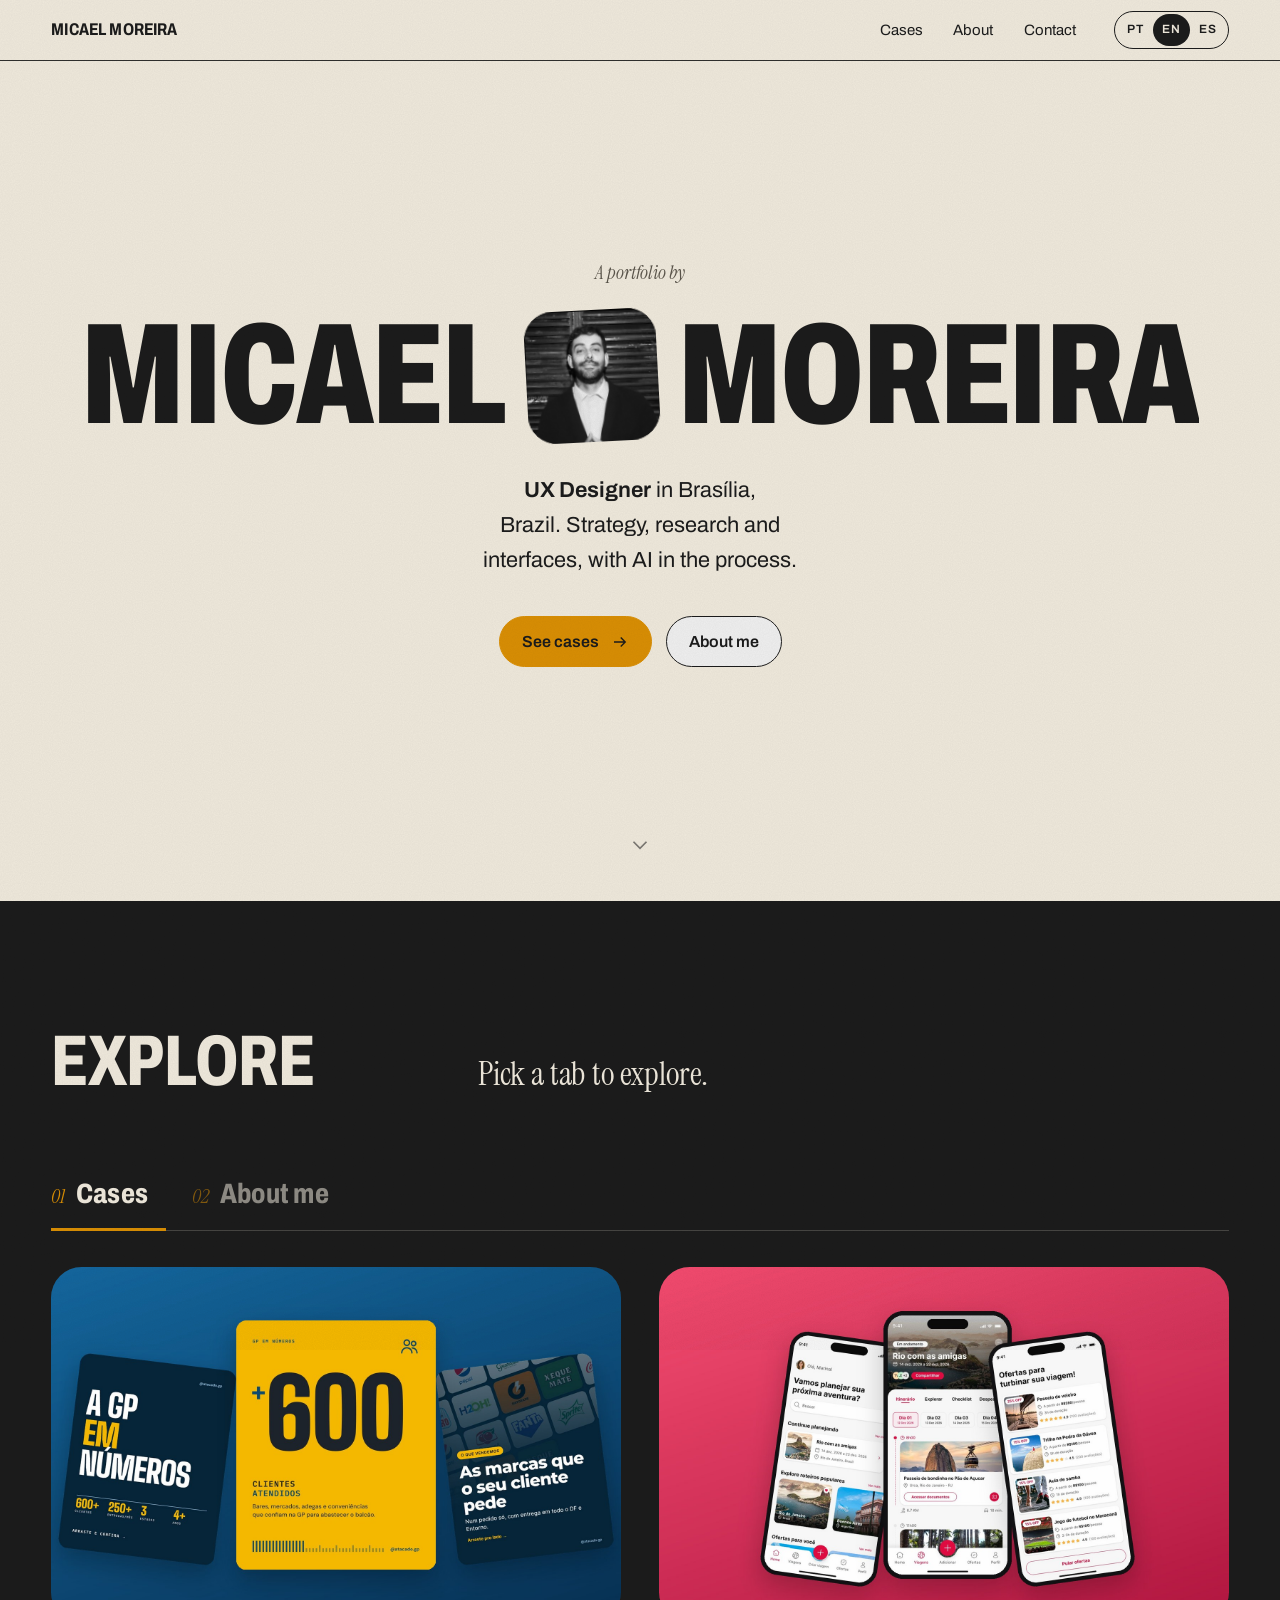
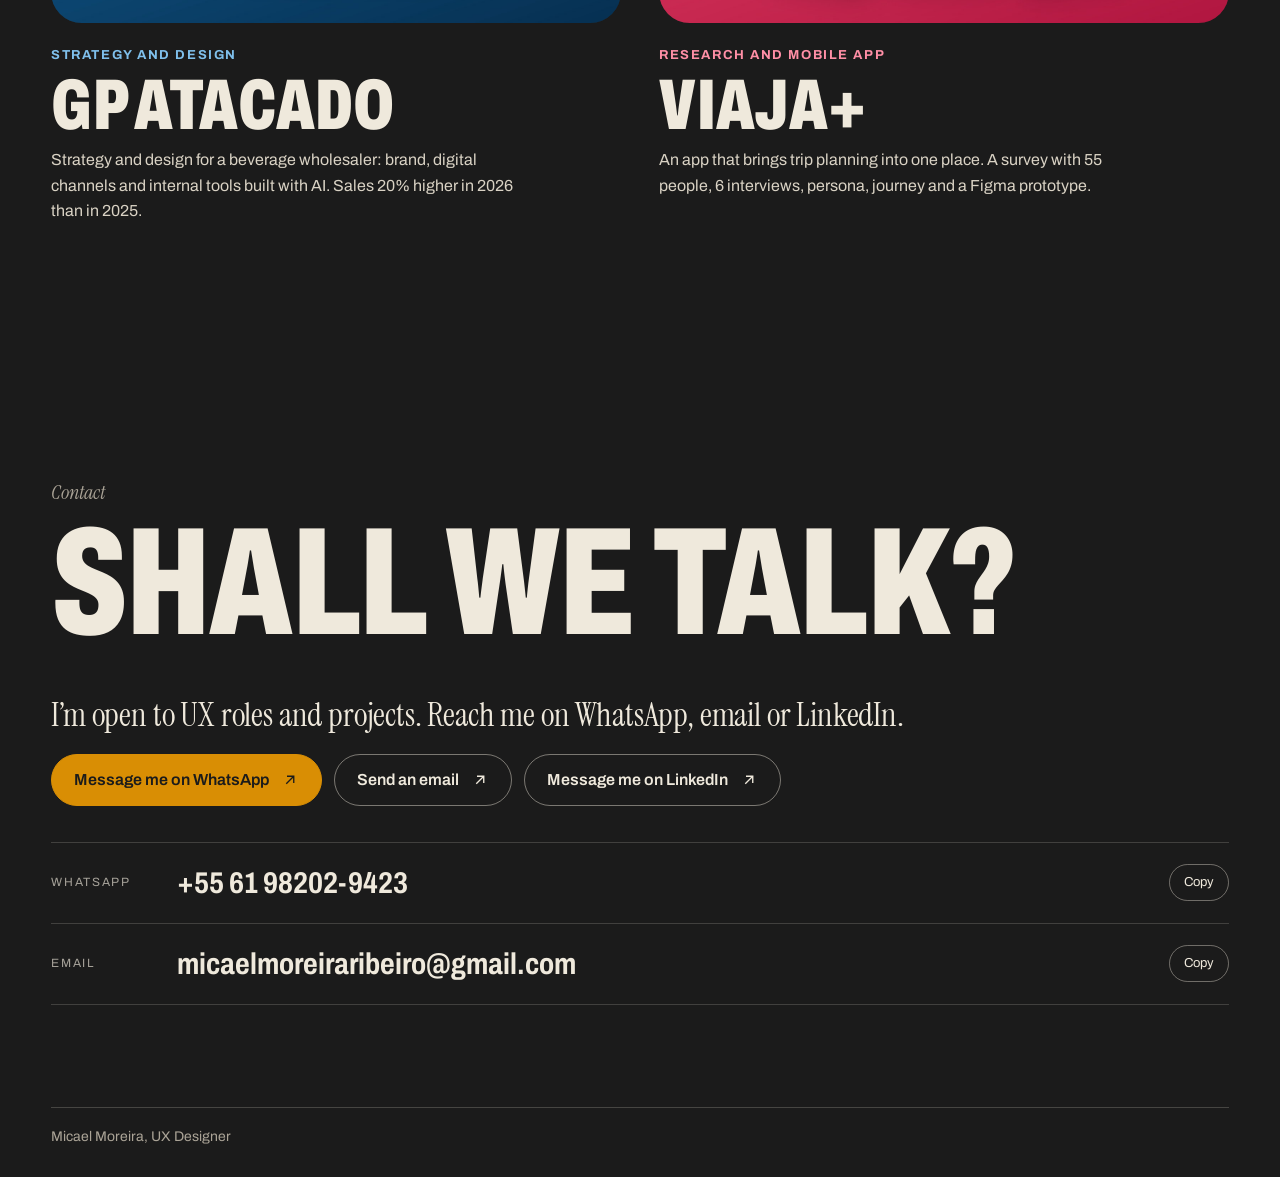
==== commit b25b7438: "Add files via upload" ====
--- a/index.html
+++ b/index.html
@@ -6,7 +6,7 @@
 <title data-i="title_home">Micael Moreira, UX Designer</title>
 <meta name="description" content="Portfólio de Micael Moreira, UX Designer em Brasília: estratégia, pesquisa e design de interfaces, com IA no processo.">
 <meta name="theme-color" content="#EFE9DC">
-<link rel="preload" href="assets/fonts/archivo-latin-wdth-normal.woff2" as="font" type="font/woff2" crossorigin>
+<link rel="preload" href="archivo-latin-wdth-normal.woff2" as="font" type="font/woff2" crossorigin>
 <link rel="stylesheet" href="style.css">
 <script src="i18n.js" defer></script>
 <script src="main.js" defer></script>
@@ -34,7 +34,7 @@
   <!-- Capa -->
   <section class="cover wrap" id="top" aria-labelledby="name">
     <span class="credit" data-i="h_credit">Um portfólio de</span>
-    <h1 id="name" class="display title"><span class="w">Micael</span><span class="me w"><img src="assets/img/micael-duo.jpg" width="1200" height="1200" alt="Retrato de Micael Moreira em preto e branco, sorrindo." data-i-alt="photo_alt_s"></span><span class="w">Moreira</span></h1>
+    <h1 id="name" class="display title"><span class="w">Micael</span><span class="me w"><img src="micael-duo.jpg" width="1200" height="1200" alt="Retrato de Micael Moreira em preto e branco, sorrindo." data-i-alt="photo_alt_s"></span><span class="w">Moreira</span></h1>
     <p class="roleline" data-i="h_role"><b>UX Designer</b> em Brasília. Estratégia, pesquisa e interfaces, com IA no processo.</p>
     <div class="cta-row">
       <button type="button" class="btn solid" data-go="cases"><span data-i="cta_cases">Ver cases</span><svg viewBox="0 0 24 24" fill="none" stroke="currentColor" stroke-width="1.8" aria-hidden="true"><path d="M4 12h15M13 6l6 6-6 6"/></svg></button>
@@ -58,7 +58,7 @@
         <ul class="bill">
           <li><a class="feature" href="gp-atacado.html">
             <div class="poster" aria-hidden="true">
-              <img class="pcover" src="assets/img/cover-gp.jpg" alt="" width="1600" height="1000" loading="lazy">
+              <img class="pcover" src="cover-gp.jpg" alt="" width="1600" height="1000" loading="lazy">
             </div>
             <div>
               <span class="cat gp" data-i="c1_cat">Estratégia e design</span><span class="num" data-i="c1_num">Case 1, de 2025 até hoje</span>
@@ -70,7 +70,7 @@
           </a></li>
           <li><a class="feature" href="viaja-mais.html">
             <div class="poster" aria-hidden="true">
-              <img class="pcover" src="assets/img/cover-vj.jpg" alt="" width="1600" height="1000" loading="lazy">
+              <img class="pcover" src="cover-vj.jpg" alt="" width="1600" height="1000" loading="lazy">
             </div>
             <div>
               <span class="cat vj" data-i="c2_cat">Pesquisa e aplicativo</span><span class="num" data-i="c2_num">Case 2, projeto em equipe</span>
--- a/style.css
+++ b/style.css
@@ -2,9 +2,9 @@
    Micael Ribeiro · Portfólio — paleta "Película"
    Papel domina, grafite em blocos inteiros, âmbar só como acento.
    ========================================================= */
-@font-face{font-family:"Archivo";src:url(assets/fonts/archivo-latin-wdth-normal.woff2) format("woff2");font-weight:100 900;font-stretch:62% 125%;font-display:swap}
-@font-face{font-family:"Instrument Serif";src:url(assets/fonts/instrument-serif-latin-400-normal.woff2) format("woff2");font-weight:400;font-display:swap}
-@font-face{font-family:"Instrument Serif";src:url(assets/fonts/instrument-serif-latin-400-italic.woff2) format("woff2");font-weight:400;font-style:italic;font-display:swap}
+@font-face{font-family:"Archivo";src:url(archivo-latin-wdth-normal.woff2) format("woff2");font-weight:100 900;font-stretch:62% 125%;font-display:swap}
+@font-face{font-family:"Instrument Serif";src:url(instrument-serif-latin-400-normal.woff2) format("woff2");font-weight:400;font-display:swap}
+@font-face{font-family:"Instrument Serif";src:url(instrument-serif-latin-400-italic.woff2) format("woff2");font-weight:400;font-style:italic;font-display:swap}
 
 :root{
   --paper:#EFE9DC; --paper-2:#E6DECD; --paper-3:#DCD2BE;
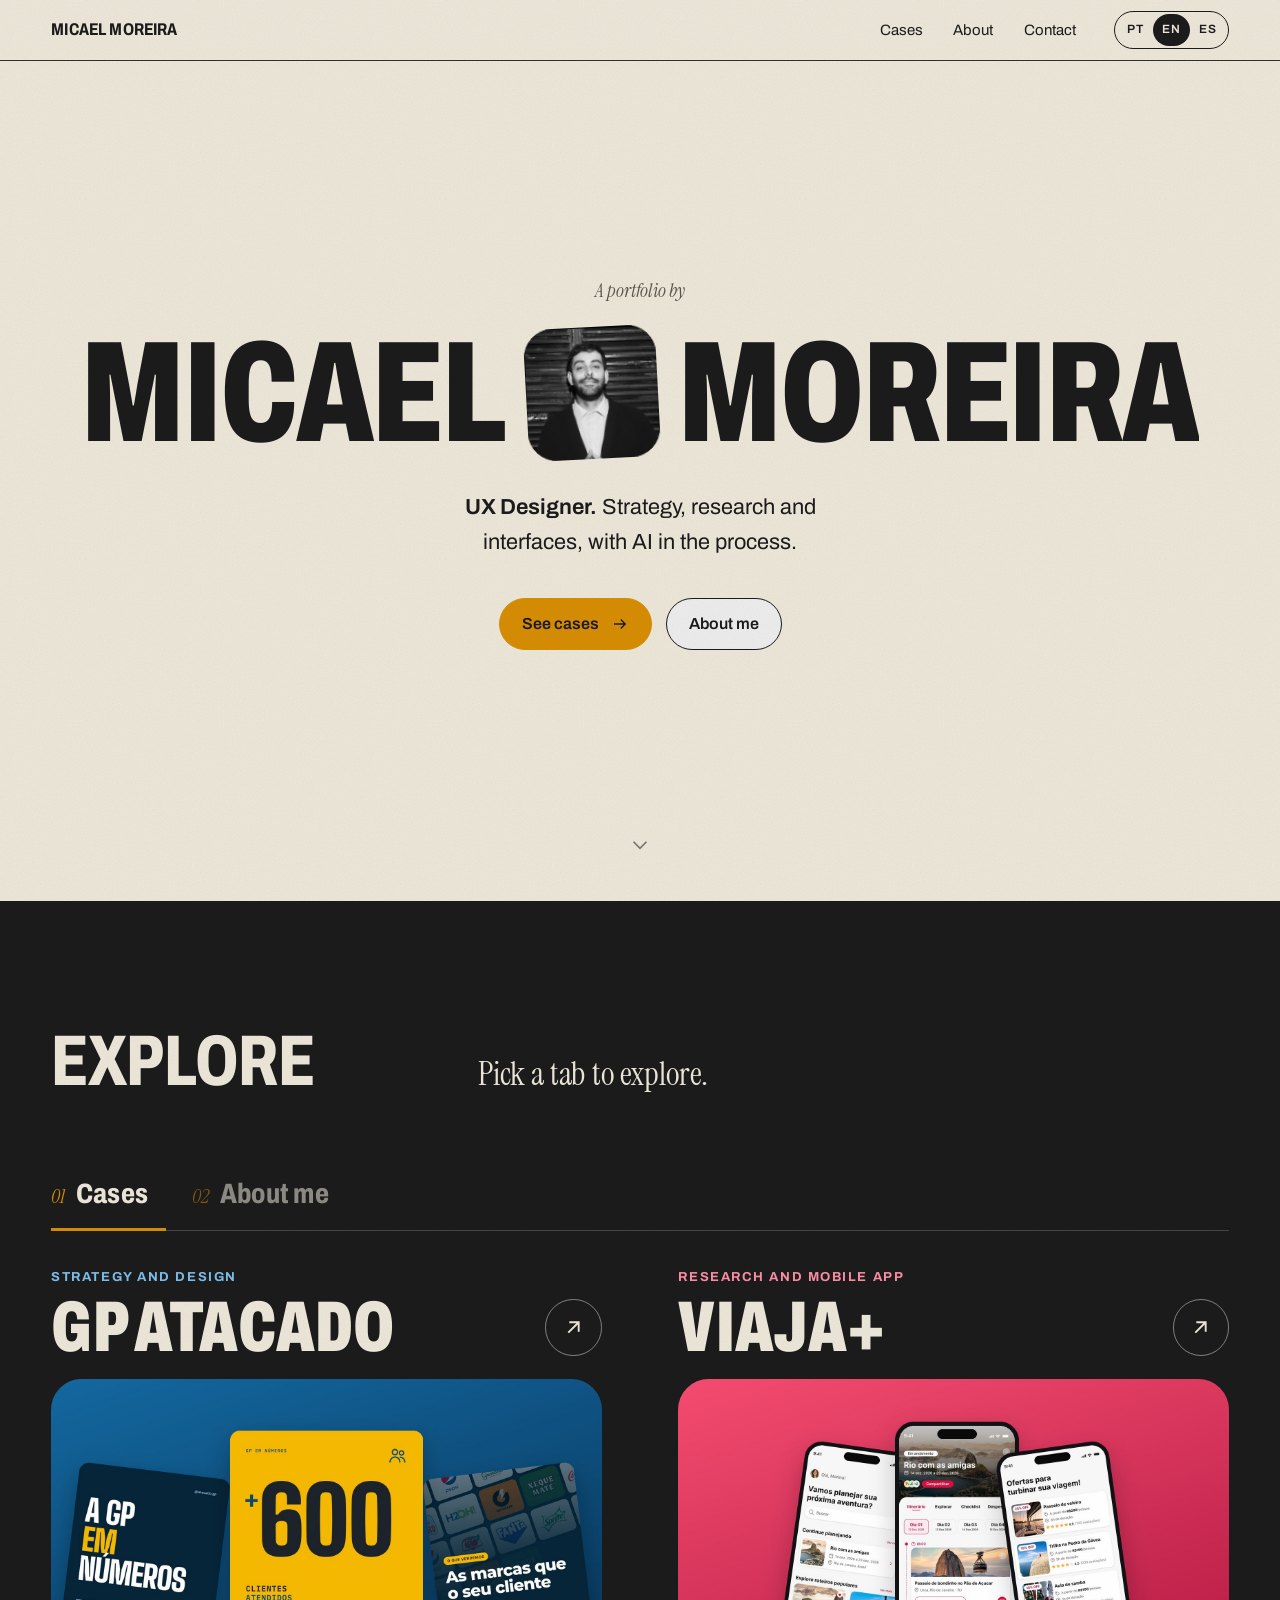
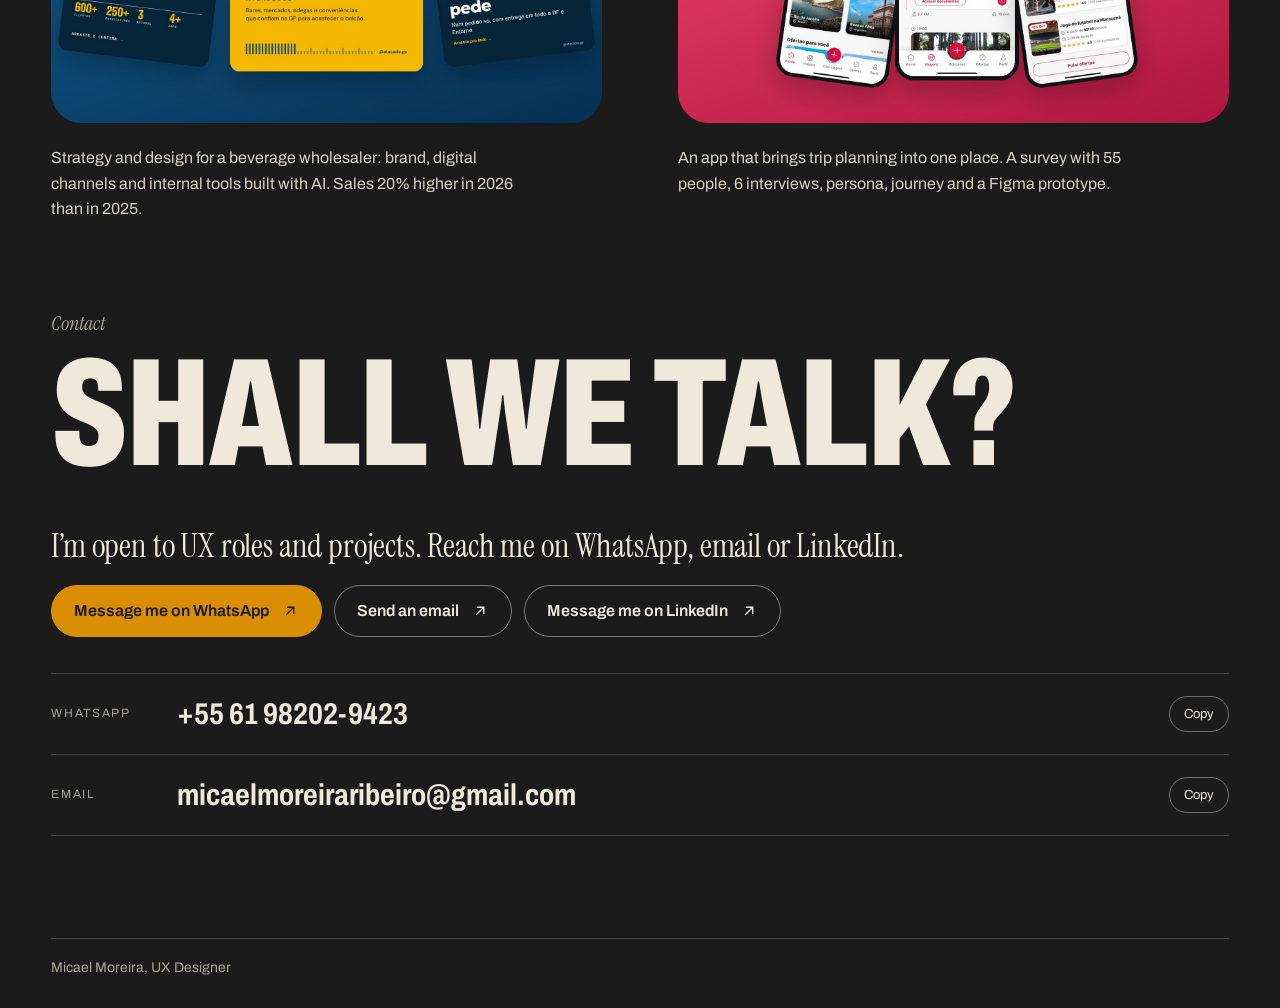
==== commit 3e3cb3bd: "Add files via upload" ====
--- a/index.html
+++ b/index.html
@@ -4,7 +4,7 @@
 <meta charset="utf-8">
 <meta name="viewport" content="width=device-width,initial-scale=1">
 <title data-i="title_home">Micael Moreira, UX Designer</title>
-<meta name="description" content="Portfólio de Micael Moreira, UX Designer em Brasília: estratégia, pesquisa e design de interfaces, com IA no processo.">
+<meta name="description" content="Portfólio de Micael Moreira, UX Designer: estratégia, pesquisa e design de interfaces, com IA no processo.">
 <meta name="theme-color" content="#EFE9DC">
 <link rel="preload" href="archivo-latin-wdth-normal.woff2" as="font" type="font/woff2" crossorigin>
 <link rel="stylesheet" href="style.css">
@@ -35,7 +35,7 @@
   <section class="cover wrap" id="top" aria-labelledby="name">
     <span class="credit" data-i="h_credit">Um portfólio de</span>
     <h1 id="name" class="display title"><span class="w">Micael</span><span class="me w"><img src="micael-duo.jpg" width="1200" height="1200" alt="Retrato de Micael Moreira em preto e branco, sorrindo." data-i-alt="photo_alt_s"></span><span class="w">Moreira</span></h1>
-    <p class="roleline" data-i="h_role"><b>UX Designer</b> em Brasília. Estratégia, pesquisa e interfaces, com IA no processo.</p>
+    <p class="roleline" data-i="h_role"><b>UX Designer.</b> Estratégia, pesquisa e interfaces, com IA no processo.</p>
     <div class="cta-row">
       <button type="button" class="btn solid" data-go="cases"><span data-i="cta_cases">Ver cases</span><svg viewBox="0 0 24 24" fill="none" stroke="currentColor" stroke-width="1.8" aria-hidden="true"><path d="M4 12h15M13 6l6 6-6 6"/></svg></button>
       <button type="button" class="btn" data-go="about"><span data-i="cta_about">Me conhecer mais</span></button>
@@ -57,29 +57,19 @@
       <div class="panel" role="tabpanel" id="p-cases" aria-labelledby="t-cases">
         <ul class="bill">
           <li><a class="feature" href="gp-atacado.html">
-            <div class="poster" aria-hidden="true">
+<div class="fhead"><span class="cat gp" data-i="c1_cat">Estratégia e design</span><span class="num" data-i="c1_num">Case 1, de 2025 até hoje</span><h3>GP Atacado<span class="arr" aria-hidden="true"><svg viewBox="0 0 24 24" fill="none" stroke="currentColor" stroke-width="1.8"><path d="M7 17L17 7M8 7h9v9"/></svg></span></h3></div>
+<div class="poster" aria-hidden="true">
               <img class="pcover" src="cover-gp.jpg" alt="" width="1600" height="1000" loading="lazy">
             </div>
-            <div>
-              <span class="cat gp" data-i="c1_cat">Estratégia e design</span><span class="num" data-i="c1_num">Case 1, de 2025 até hoje</span>
-              <h3>GP Atacado</h3>
-              <p data-i="c1_d">Estratégia e design de um atacado de bebidas: marca, canais digitais e ferramentas internas feitas com IA. Vendas 20% maiores em 2026 do que em 2025.</p>
-              <ul class="tags"><li>UX Strategy</li><li>Design system</li><li data-i="c1_t3">Ferramentas com IA</li></ul>
-              <span class="btn go"><span data-i="see_case">Ver case</span><svg viewBox="0 0 24 24" fill="none" stroke="currentColor" stroke-width="1.8" aria-hidden="true"><path d="M4 12h15M13 6l6 6-6 6"/></svg></span>
-            </div>
-          </a></li>
+<div class="fbody"><p data-i="c1_d">Estratégia e design de um atacado de bebidas: marca, canais digitais e ferramentas internas feitas com IA. Vendas 20% maiores em 2026 do que em 2025.</p></div>
+</a></li>
           <li><a class="feature" href="viaja-mais.html">
-            <div class="poster" aria-hidden="true">
+<div class="fhead"><span class="cat vj" data-i="c2_cat">Pesquisa e aplicativo</span><span class="num" data-i="c2_num">Case 2, projeto em equipe</span><h3>Viaja+<span class="arr" aria-hidden="true"><svg viewBox="0 0 24 24" fill="none" stroke="currentColor" stroke-width="1.8"><path d="M7 17L17 7M8 7h9v9"/></svg></span></h3></div>
+<div class="poster" aria-hidden="true">
               <img class="pcover" src="cover-vj.jpg" alt="" width="1600" height="1000" loading="lazy">
             </div>
-            <div>
-              <span class="cat vj" data-i="c2_cat">Pesquisa e aplicativo</span><span class="num" data-i="c2_num">Case 2, projeto em equipe</span>
-              <h3>Viaja+</h3>
-              <p data-i="c2_d">App que junta em um só lugar o planejamento de viagem. Pesquisa com 55 pessoas, 6 entrevistas, persona, jornada e protótipo no Figma.</p>
-              <ul class="tags"><li>UX Research</li><li data-i="c2_t2">Síntese</li><li data-i="c2_t3">Protótipo</li></ul>
-              <span class="btn go"><span data-i="see_case">Ver case</span><svg viewBox="0 0 24 24" fill="none" stroke="currentColor" stroke-width="1.8" aria-hidden="true"><path d="M4 12h15M13 6l6 6-6 6"/></svg></span>
-            </div>
-          </a></li>
+<div class="fbody"><p data-i="c2_d">App que junta em um só lugar o planejamento de viagem. Pesquisa com 55 pessoas, 6 entrevistas, persona, jornada e protótipo no Figma.</p></div>
+</a></li>
         </ul>
       </div>
       <div class="panel" role="tabpanel" id="p-about" aria-labelledby="t-about" hidden>
@@ -91,11 +81,10 @@
         </h2>
           <div>
             
-        <p class="about" data-i="about">Sou UX Designer em Brasília, com foco em UX Strategy e UX Research. Cheguei ao design por um caminho longo: vendas, comunicação e scouting esportivo, inclusive fora do país, trabalhando em inglês. Foi nas vendas que aprendi a ouvir quem compra, e é daí que parto até hoje.</p>
+        <p class="about" data-i="about">Sou UX Designer, com foco em UX Design e em toda a experiência do usuário: da pesquisa e da estratégia até o produto entregue. Cheguei ao design por um caminho longo: vendas, comunicação e scouting esportivo, inclusive fora do país, trabalhando em inglês. Foi nas vendas que aprendi a ouvir quem compra, e é daí que parto até hoje.</p>
             <p class="about about2" data-i="about2">Estou na GP Atacado desde 2022, ao lado do dono. Em 2025, com a formação em UX, passei a liderar as mudanças de UX por lá: refiz a identidade e o conteúdo, e criei com IA as ferramentas que substituíram controles manuais da equipe. Gosto de entender o problema com pesquisa e dados antes de desenhar a solução, e uso IA como ferramenta de trabalho. Estou aberto a vagas de UX, no Brasil ou fora.</p>
             <dl class="ficha">
       <div><dt data-i="f_role_k">Papel</dt><dd data-i="f_role_v">UX Strategy, Research e UI</dd></div>
-      <div><dt data-i="f_base_k">Base</dt><dd data-i="f_base_v">Brasília, Brasil</dd></div>
       <div><dt data-i="f_lang_k">Idiomas</dt><dd data-i="f_lang_v">Português, inglês e espanhol (leitura)</dd></div>
       <div><dt data-i="f_open_k">Aberto a</dt><dd data-i="f_open_v">Vagas de UX, no Brasil ou fora</dd></div>
     </dl>
@@ -104,12 +93,13 @@
         <div class="how">
           <p class="lead" data-i="how_lead">Começo ouvindo e desenhando a estratégia. Depois vêm as entrevistas, a pesquisa e todo o resto, até a interface. A IA entra como ferramenta de trabalho, não como atalho.</p>
           <div class="cols3">
-      <div><h3 class="h3" data-i="l_focus">Foco</h3><p data-i="focus">UX Research e UX Strategy: entrevistas, surveys e síntese para decidir com evidência, e depois interfaces acessíveis e comunicação clara com o usuário.</p></div>
+      <div><h3 class="h3" data-i="l_focus">Foco</h3><p data-i="focus">UX Research, UX Strategy e UX Design, olhando toda a experiência do usuário: primeiro entrevistas, pesquisas e síntese para decidir com evidência, depois interfaces acessíveis e comunicação clara.</p></div>
       <div><h3 class="h3" data-i="l_tools">Ferramentas</h3><p data-i="tools">Figma, Claude e IA no processo, e front-end básico (HTML, CSS e JS) para colocar as ideias de pé, como este site.</p></div>
         </div>
       </div>
     </div>
   </section>
+
 </main>
 
 <footer class="dark end" id="contato">
--- a/style.css
+++ b/style.css
@@ -647,7 +647,6 @@
 .feature .num{display:none}
 .feature h3{font-stretch:78%;font-size:clamp(36px,4.4vw,64px);margin:8px 0 10px;text-transform:none;line-height:.95;letter-spacing:-.01em}
 .feature p{max-width:52ch;font-size:16px}
-.feature .tags,.feature .go{display:none}
 @media (max-width:860px){.bill{grid-template-columns:1fr}}
 /* entrada animada */
 .js-reveal .rv{opacity:0;transform:translateY(28px);transition:opacity .8s var(--ease),transform .8s var(--ease);transition-delay:var(--d,0s)}
@@ -681,3 +680,58 @@
 .about-grid{grid-template-columns:minmax(0,5fr) minmax(0,7fr);align-items:start}
 .about-grid .matte{margin:0}
 @media (max-width:860px){.about-grid{grid-template-columns:1fr}}
+
+/* cases claramente clicáveis */
+.system{grid-template-columns:repeat(3,minmax(0,1fr))}
+@media (max-width:900px){.system{grid-template-columns:repeat(3,1fr)}}
+.logo-compare{display:grid;grid-template-columns:repeat(2,minmax(0,1fr));gap:clamp(12px,1.6vw,24px);max-width:820px;margin:0 0 clamp(28px,3vw,48px)}
+.logo-compare img{width:100%;border-radius:6px;display:block}
+.logo-compare figcaption{margin-top:10px}
+.feature{cursor:pointer;position:relative}
+.feature .poster{position:relative}
+.feature .pill{position:absolute;z-index:3;right:16px;top:16px;display:inline-flex;align-items:center;gap:8px;background:var(--amber);color:var(--ink);font-weight:700;font-size:14px;padding:10px 16px;border-radius:999px;box-shadow:0 6px 18px rgba(0,0,0,.35);transition:transform .35s var(--ease),background .25s}
+.feature .pill svg{width:16px;height:16px;transition:transform .35s var(--ease)}
+.feature:hover .pill{transform:scale(1.06);background:#f0a817}
+.feature:hover .pill svg{transform:translateX(4px)}
+.feature .tags{display:flex;flex-wrap:wrap;gap:8px;margin:16px 0 0;padding:0;list-style:none}
+.feature .tags li{font-size:12px;letter-spacing:.04em;padding:5px 12px;border:1px solid rgba(239,233,220,.35);border-radius:999px}
+.feature .go{display:inline-flex;margin-top:20px;background:var(--amber);color:var(--ink);border:0}
+.feature:hover .go svg{transform:translateX(4px)}
+.feature .go svg{transition:transform .35s var(--ease)}
+.feature h3{text-decoration:underline;text-decoration-color:transparent;text-decoration-thickness:4px;text-underline-offset:8px;transition:text-decoration-color .3s}
+.feature:hover h3{text-decoration-color:var(--amber)}
+@media (hover:none){.feature .pill{opacity:1}}
+
+/* sem botão: o movimento indica que o card é clicável */
+.feature .pill,.feature .go{display:none}
+.feature .poster{transition:transform .5s var(--ease),box-shadow .5s var(--ease)}
+.feature:hover .poster{box-shadow:0 40px 70px -26px rgba(0,0,0,.8);transform:translateY(-10px) scale(1.015)}
+.feature:hover .poster .pcover{transform:scale(1.08)}
+.feature:hover h3{transform:translateX(8px)}
+.feature h3{transition:transform .45s var(--ease),text-decoration-color .3s}
+.feature .tags{transition:transform .45s var(--ease)}
+.feature:hover .tags{transform:translateX(8px)}
+@keyframes nudge{0%,100%{transform:none}30%{transform:translateY(-14px) scale(1.02) rotate(-.6deg)}60%{transform:translateY(-4px)}}
+.feature.in .poster{animation:nudge 1.1s .5s var(--ease) 1}
+@media (prefers-reduced-motion:reduce){.feature.in .poster{animation:none}}
+
+/* ordem: título / imagem / texto + seta como pista de clique */
+.feature .fhead{margin-bottom:20px}
+.feature .fhead .cat{margin-top:0}
+.feature .fhead h3{display:flex;align-items:center;justify-content:space-between;gap:16px;margin:8px 0 0;text-decoration:none;transform:none!important}
+.feature .arr{flex:none;display:inline-grid;place-items:center;width:clamp(44px,4.4vw,64px);aspect-ratio:1;border:1.5px solid rgba(239,233,220,.5);border-radius:50%;color:var(--paper);transition:background .3s,color .3s,border-color .3s,transform .45s var(--ease)}
+.feature .arr svg{width:46%;height:46%}
+.feature:hover .arr{background:var(--amber);border-color:var(--amber);color:var(--ink);transform:rotate(45deg)}
+.feature .fbody{margin-top:22px}
+.feature .fbody .tags{margin-top:16px}
+.feature:hover .fbody{transform:none}
+.feature:hover .tags{transform:none}
+@media (hover:none){.feature .arr{background:var(--amber);border-color:var(--amber);color:var(--ink)}}
+
+/* mais respiro entre os cases */
+.bill{column-gap:clamp(36px,6vw,104px);row-gap:clamp(56px,8vw,96px)}
+.feature .poster{margin-block:0}
+
+/* menos distância entre o último case e o contato */
+#explorar.band{padding-bottom:clamp(20px,3vw,44px)}
+.end#contato{padding-top:clamp(28px,4vw,56px)}
